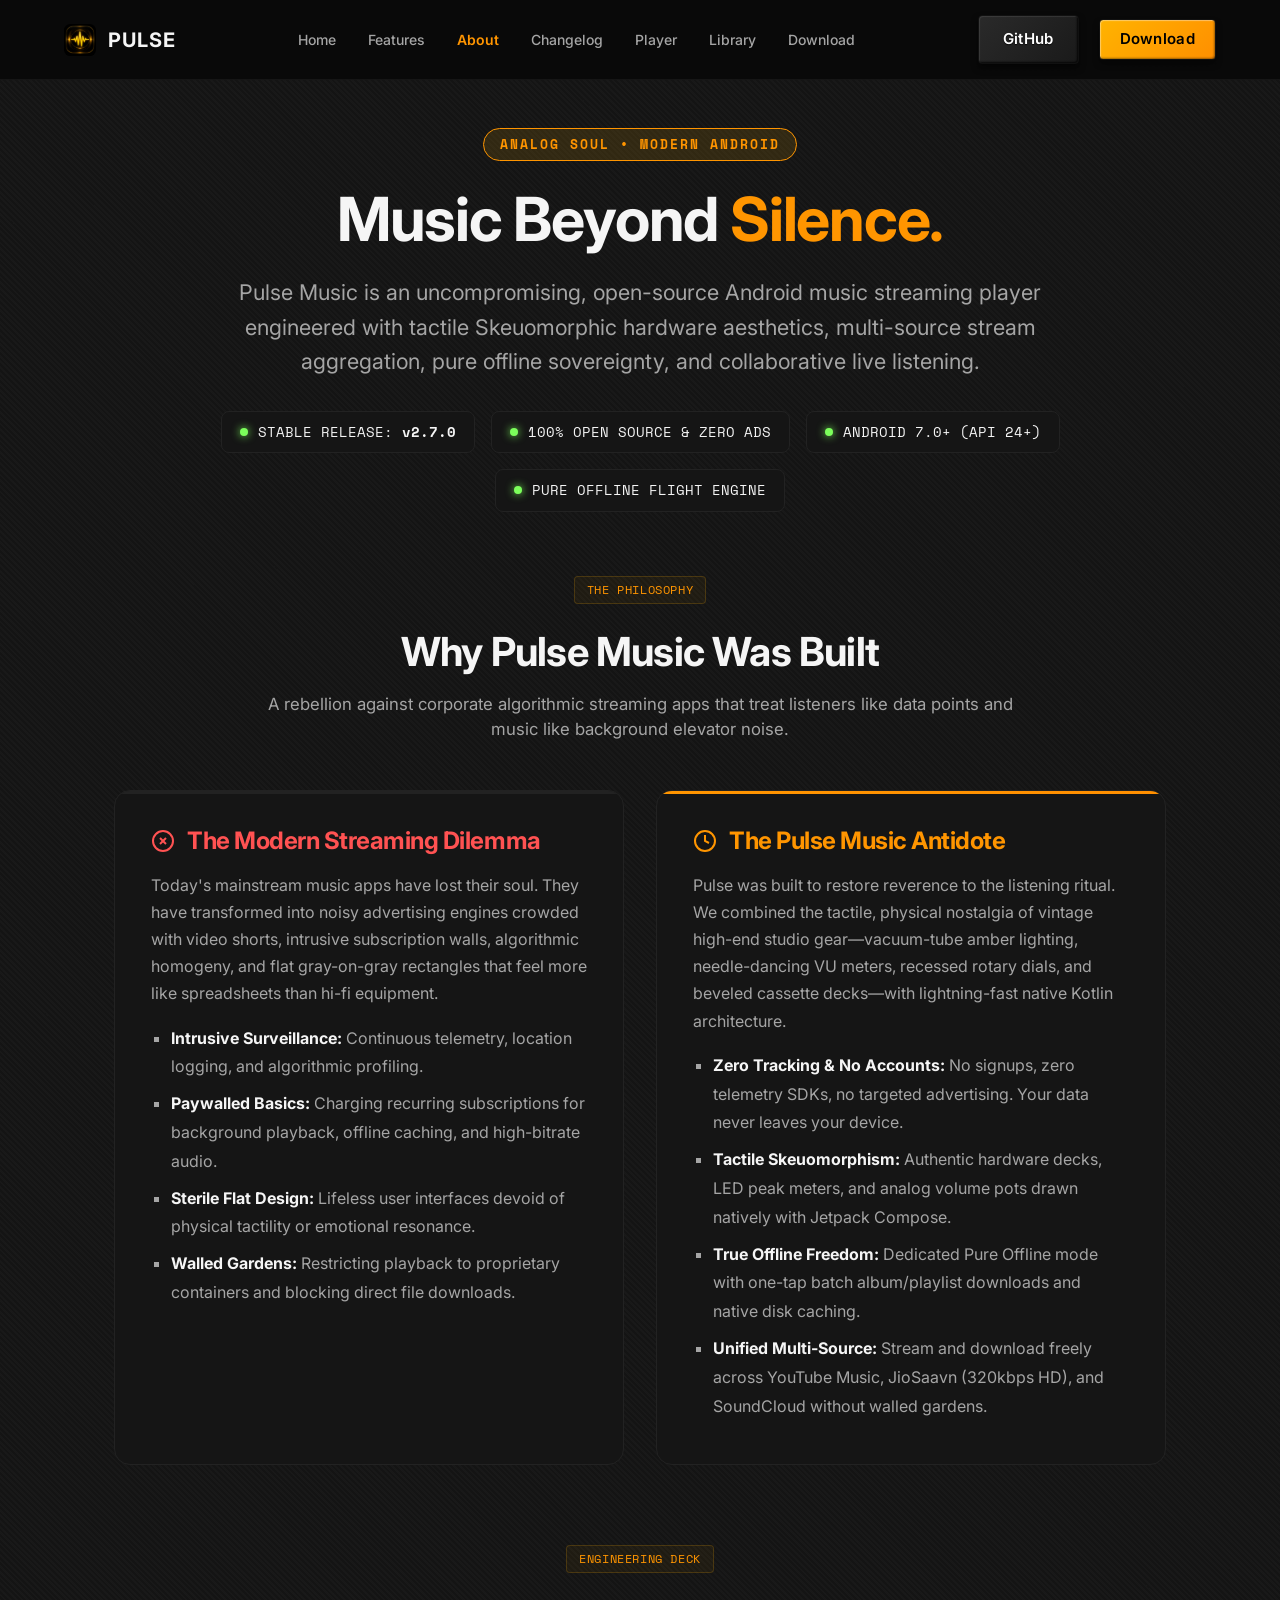
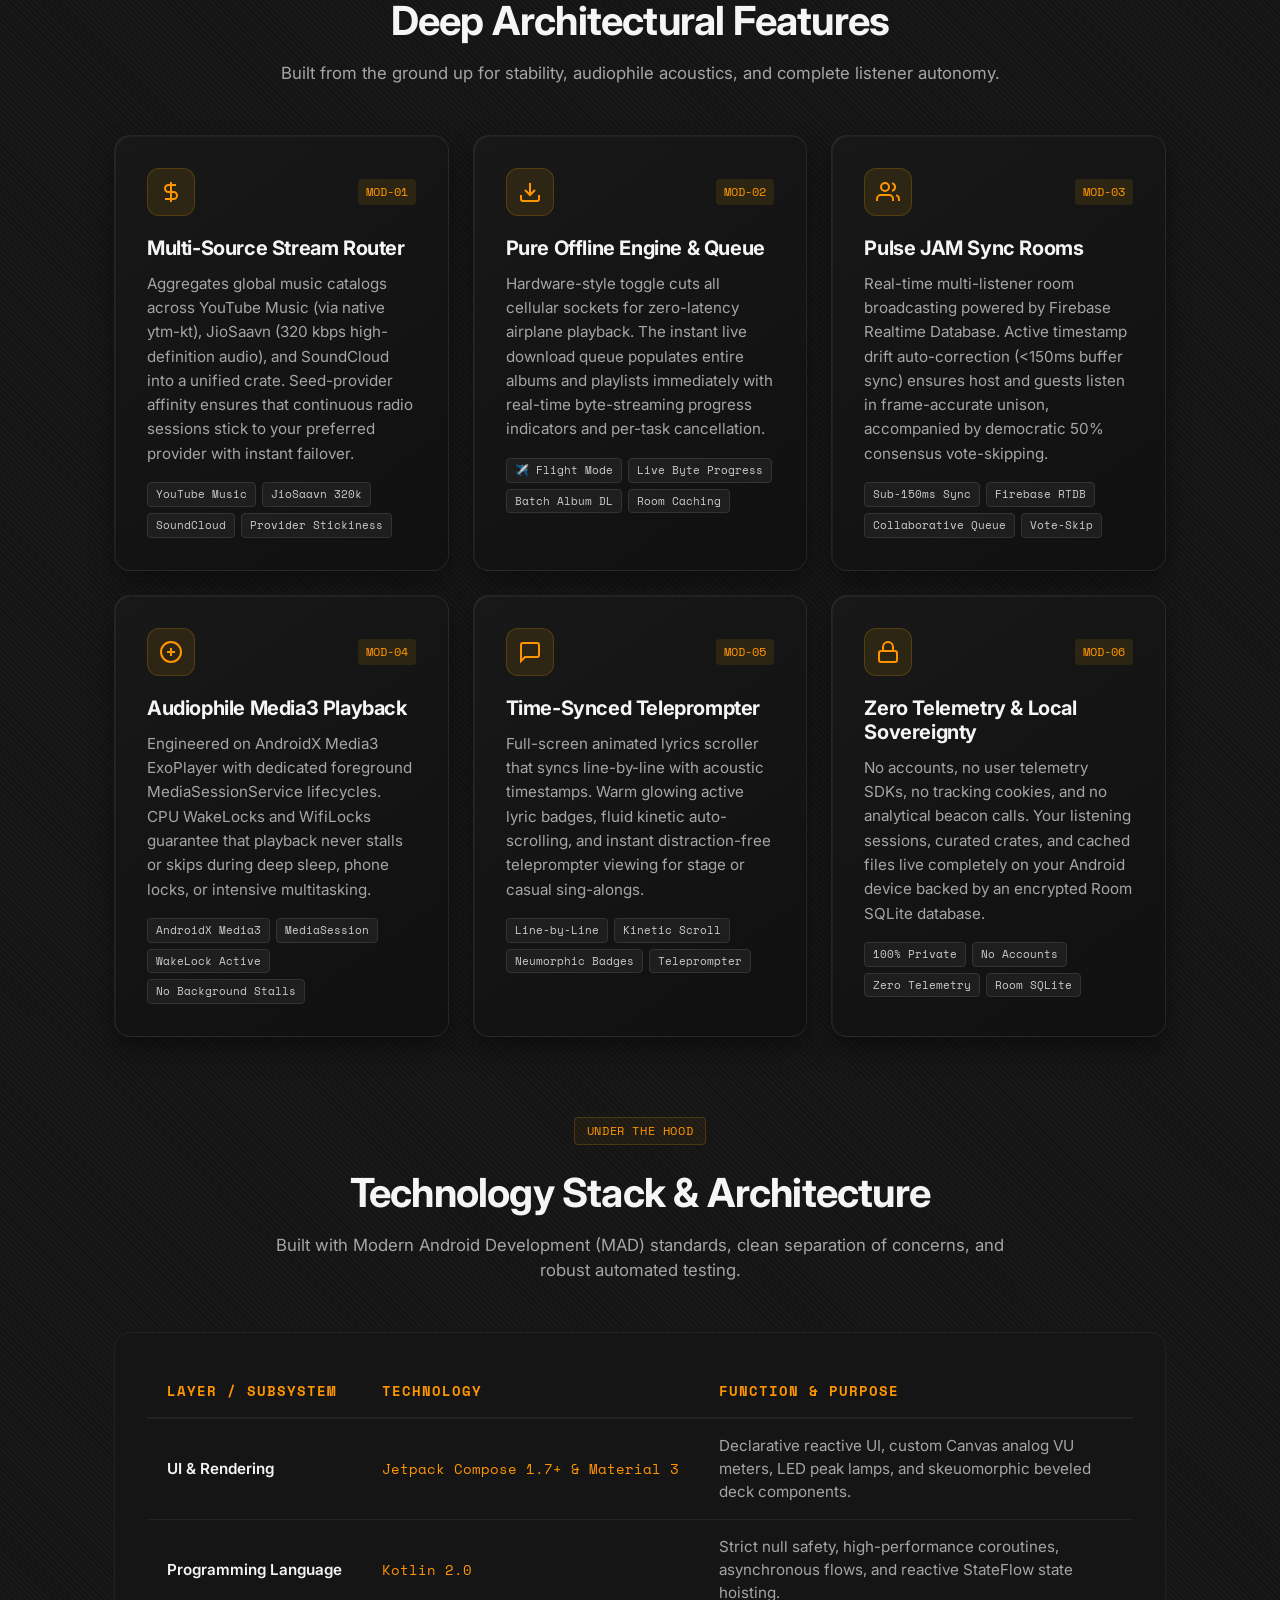
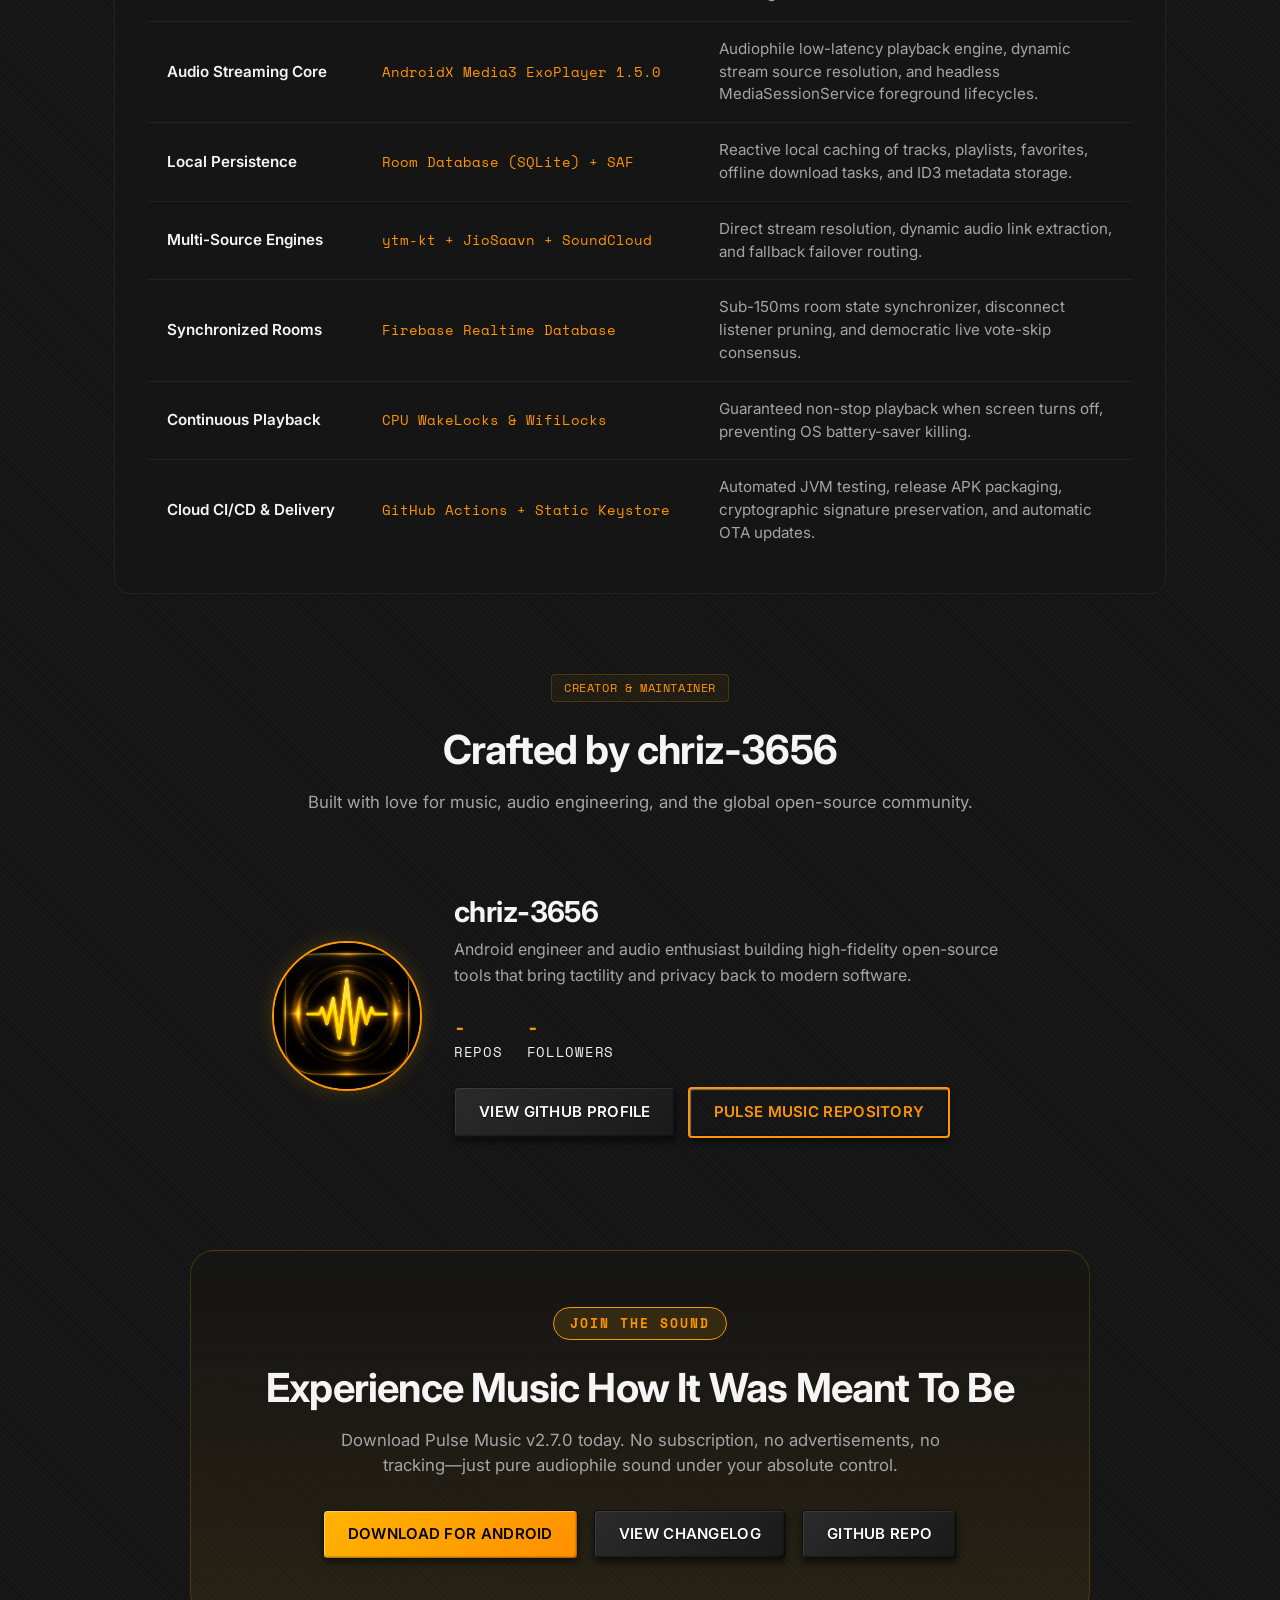
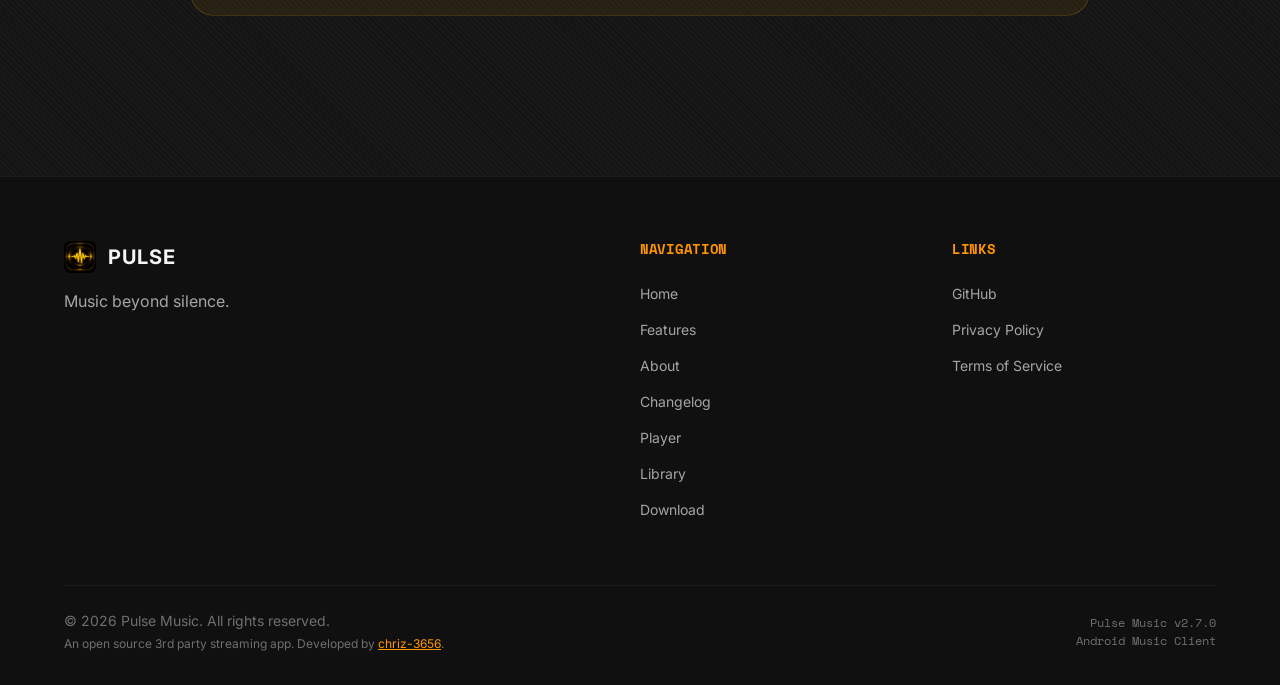
==== about/index.html @ c495355c "feat: add comprehensive about page and clean extensionless URLs" ====
<!DOCTYPE html>
<html lang="en">
<head>
  <meta charset="UTF-8">
  <meta name="viewport" content="width=device-width, initial-scale=1.0, maximum-scale=5.0">
  <title>About Pulse Music — Philosophy, Architecture & Hardware Aesthetic</title>
  <meta name="description" content="Discover Pulse Music: a passionate open-source Android music streaming player featuring analog skeuomorphic UI, multi-source aggregation, pure offline mode, and zero tracking.">
  <meta name="theme-color" content="#080808">
  
  <link rel="preconnect" href="https://fonts.googleapis.com">
  <link rel="preconnect" href="https://fonts.gstatic.com" crossorigin>
  <link href="https://fonts.googleapis.com/css2?family=Inter:wght@400;500;600;700&family=Space+Mono:wght@400;700&display=swap" rel="stylesheet">
  
  <link rel="stylesheet" href="../css/style.css">
  
  <link rel="icon" type="image/svg+xml" href="data:image/svg+xml,<svg xmlns='http://www.w3.org/2000/svg' viewBox='0 0 100 100'><rect width='100' height='100' rx='20' fill='%23FFB300'/><path d='M20 50h15l10-25 15 50 10-25h10' stroke='%23080808' stroke-width='8' fill='none' stroke-linecap='round' stroke-linejoin='round'/></svg>">

  <script>
    (function() {
      try {
        if (window.location.pathname.endsWith('.html')) {
          var clean = window.location.pathname.replace(/\/index\.html$/, '/').replace(/\.html$/, '');
          window.history.replaceState(null, '', clean + window.location.search + window.location.hash);
        }
      } catch(e) {}
    })();
  </script>

  <style>
    .about-page {
      padding-top: calc(var(--nav-height) + 48px);
      padding-bottom: 80px;
    }
    .about-hero {
      text-align: center;
      max-width: 900px;
      margin: 0 auto 64px auto;
      padding: 0 24px;
    }
    .about-badge {
      display: inline-block;
      background: rgba(255, 179, 0, 0.12);
      border: 1px solid var(--amber);
      color: var(--amber);
      padding: 6px 16px;
      border-radius: var(--radius-full);
      font-size: 0.8rem;
      letter-spacing: 2px;
      font-family: var(--font-mono);
      font-weight: 700;
      margin-bottom: 24px;
    }
    .about-title {
      font-size: clamp(2.4rem, 5vw, 3.8rem);
      margin-bottom: 20px;
      line-height: 1.15;
    }
    .about-lead {
      font-size: clamp(1.1rem, 2vw, 1.35rem);
      color: var(--text-secondary);
      line-height: 1.6;
      margin-bottom: 32px;
    }
    
    .specs-ribbon {
      display: flex;
      flex-wrap: wrap;
      justify-content: center;
      gap: 16px;
      margin-top: 32px;
    }
    .spec-pill {
      background: var(--surface);
      border: 1px solid var(--surface-light);
      padding: 10px 18px;
      border-radius: 8px;
      font-family: var(--font-mono);
      font-size: 0.85rem;
      display: flex;
      align-items: center;
      gap: 10px;
    }
    .spec-dot {
      width: 8px;
      height: 8px;
      border-radius: 50%;
      background: var(--vu-green);
      box-shadow: 0 0 8px var(--vu-green);
    }

    .about-section {
      max-width: 1100px;
      margin: 0 auto 80px auto;
      padding: 0 24px;
    }
    .section-intro {
      text-align: center;
      max-width: 750px;
      margin: 0 auto 48px auto;
    }
    .section-intro h2 {
      font-size: clamp(1.8rem, 3.5vw, 2.5rem);
      margin-bottom: 16px;
    }
    .section-intro p {
      color: var(--text-secondary);
      font-size: 1.05rem;
    }

    /* Philosophy Split Grid */
    .philosophy-grid {
      display: grid;
      grid-template-columns: 1fr 1fr;
      gap: 32px;
      align-items: stretch;
    }
    .phil-card {
      background: var(--surface);
      border: 1px solid var(--surface-light);
      border-radius: 16px;
      padding: 36px;
      display: flex;
      flex-direction: column;
      position: relative;
      overflow: hidden;
    }
    .phil-card::before {
      content: '';
      position: absolute;
      top: 0;
      left: 0;
      right: 0;
      height: 3px;
      background: var(--surface-light);
    }
    .phil-card.highlight::before {
      background: linear-gradient(90deg, var(--amber), #FF8F00);
    }
    .phil-card h3 {
      font-size: 1.5rem;
      margin-bottom: 16px;
      display: flex;
      align-items: center;
      gap: 12px;
    }
    .phil-card p {
      color: var(--text-secondary);
      line-height: 1.7;
      margin-bottom: 16px;
      font-size: 1rem;
    }
    .phil-card ul {
      color: var(--text-secondary);
      line-height: 1.8;
      padding-left: 20px;
    }
    .phil-card li {
      margin-bottom: 8px;
      list-style-type: square;
    }
    .phil-card li strong {
      color: var(--text);
    }

    /* Deck Feature Cards */
    .deck-grid {
      display: grid;
      grid-template-columns: repeat(auto-fit, minmax(320px, 1fr));
      gap: 24px;
    }
    .deck-card {
      background: linear-gradient(145deg, #181818 0%, #101010 100%);
      border: 1px solid rgba(255, 255, 255, 0.08);
      border-radius: 16px;
      padding: 32px;
      box-shadow: inset 1px 1px 1px rgba(255, 255, 255, 0.05), 0 12px 24px rgba(0, 0, 0, 0.4);
      transition: transform var(--transition-normal), border-color var(--transition-normal);
    }
    .deck-card:hover {
      transform: translateY(-4px);
      border-color: rgba(255, 179, 0, 0.4);
    }
    .deck-header {
      display: flex;
      align-items: center;
      justify-content: space-between;
      margin-bottom: 20px;
    }
    .deck-icon-wrap {
      width: 48px;
      height: 48px;
      border-radius: 12px;
      background: rgba(255, 179, 0, 0.1);
      border: 1px solid var(--border);
      display: flex;
      align-items: center;
      justify-content: center;
      color: var(--amber);
    }
    .deck-code {
      font-family: var(--font-mono);
      font-size: 0.75rem;
      color: var(--amber);
      background: rgba(255, 179, 0, 0.1);
      padding: 4px 8px;
      border-radius: 4px;
    }
    .deck-card h4 {
      font-size: 1.25rem;
      margin-bottom: 12px;
      color: var(--text);
    }
    .deck-card p {
      color: var(--text-secondary);
      line-height: 1.6;
      font-size: 0.95rem;
      margin-bottom: 16px;
    }
    .deck-tags {
      display: flex;
      flex-wrap: wrap;
      gap: 6px;
    }
    .deck-tag {
      font-family: var(--font-mono);
      font-size: 0.7rem;
      background: #1e1e1e;
      color: #ccc;
      padding: 3px 8px;
      border-radius: 4px;
      border: 1px solid #333;
    }

    /* Architecture Table Card */
    .tech-table-card {
      background: var(--surface);
      border: 1px solid var(--surface-light);
      border-radius: 16px;
      padding: 32px;
      overflow-x: auto;
    }
    .tech-table {
      width: 100%;
      border-collapse: collapse;
      text-align: left;
    }
    .tech-table th {
      font-family: var(--font-mono);
      font-size: 0.85rem;
      color: var(--amber);
      padding: 16px 20px;
      border-bottom: 2px solid var(--surface-light);
      letter-spacing: 1px;
    }
    .tech-table td {
      padding: 16px 20px;
      border-bottom: 1px solid var(--surface-light);
      font-size: 0.95rem;
    }
    .tech-table tr:last-child td {
      border-bottom: none;
    }
    .tech-table td.col-component {
      font-weight: 600;
      color: var(--text);
      white-space: nowrap;
    }
    .tech-table td.col-tech {
      font-family: var(--font-mono);
      color: var(--amber);
      font-size: 0.85rem;
      white-space: nowrap;
    }
    .tech-table td.col-role {
      color: var(--text-secondary);
    }

    /* CTA Section */
    .about-cta {
      background: linear-gradient(180deg, var(--surface) 0%, rgba(255, 179, 0, 0.08) 100%);
      border: 1px solid var(--border);
      border-radius: 24px;
      padding: 56px 32px;
      text-align: center;
      max-width: 900px;
      margin: 0 auto;
    }
    .about-cta h3 {
      font-size: clamp(1.8rem, 3.5vw, 2.5rem);
      margin-bottom: 16px;
    }
    .about-cta p {
      color: var(--text-secondary);
      max-width: 600px;
      margin: 0 auto 32px auto;
      font-size: 1.05rem;
    }
    .about-cta-btns {
      display: flex;
      justify-content: center;
      gap: 16px;
      flex-wrap: wrap;
    }

    @media (max-width: 768px) {
      .philosophy-grid {
        grid-template-columns: 1fr;
      }
      .about-cta-btns {
        flex-direction: column;
      }
      .specs-ribbon {
        flex-direction: column;
        align-items: stretch;
      }
      .spec-pill {
        justify-content: center;
      }
    }
  </style>
</head>
<body>

  <!-- Navigation -->
  <header>
    <div class="container nav-container">
      <a href="../" class="logo-link">
        <img src="../assets/app_icon.png" alt="Pulse Logo" class="logo-icon" style="border-radius: 20%; object-fit: cover;">
        PULSE
      </a>
      
      <nav class="nav-links">
        <a href="../">Home</a>
        <a href="../#features">Features</a>
        <a href="./" style="color: var(--amber); font-weight: 600;">About</a>
        <a href="../changelog/">Changelog</a>
        <a href="../#player">Player</a>
        <a href="../#library">Library</a>
        <a href="../#download">Download</a>
      </nav>
      
      <div class="nav-actions">
        <a href="#" class="btn btn-secondary" id="nav-github-btn">GitHub</a>
        <a href="../#download" class="btn btn-primary btn-download">Download</a>
      </div>
      
      <button class="hamburger" aria-label="Toggle menu" aria-expanded="false">
        <span></span>
        <span></span>
        <span></span>
      </button>
    </div>
  </header>

  <!-- Mobile Nav -->
  <nav class="mobile-nav">
    <a href="../" class="mobile-link">Home</a>
    <a href="../#features" class="mobile-link">Features</a>
    <a href="./" class="mobile-link" style="color: var(--amber); font-weight: 700;">About</a>
    <a href="../changelog/" class="mobile-link">Changelog</a>
    <a href="../#player" class="mobile-link">Player</a>
    <a href="../#library" class="mobile-link">Library</a>
    <a href="#" class="mobile-link btn btn-secondary" id="mobile-github-btn">GitHub</a>
  </nav>

  <main class="about-page">
    
    <!-- Hero Header -->
    <section class="about-hero reveal">
      <span class="about-badge">ANALOG SOUL • MODERN ANDROID</span>
      <h1 class="about-title">Music Beyond <span class="text-amber">Silence.</span></h1>
      <p class="about-lead">
        Pulse Music is an uncompromising, open-source Android music streaming player engineered with tactile Skeuomorphic hardware aesthetics, multi-source stream aggregation, pure offline sovereignty, and collaborative live listening.
      </p>

      <div class="specs-ribbon">
        <div class="spec-pill">
          <span class="spec-dot"></span>
          <span>STABLE RELEASE: <strong>v2.7.0</strong></span>
        </div>
        <div class="spec-pill">
          <span class="spec-dot"></span>
          <span>100% OPEN SOURCE & ZERO ADS</span>
        </div>
        <div class="spec-pill">
          <span class="spec-dot"></span>
          <span>ANDROID 7.0+ (API 24+)</span>
        </div>
        <div class="spec-pill">
          <span class="spec-dot"></span>
          <span>PURE OFFLINE FLIGHT ENGINE</span>
        </div>
      </div>
    </section>

    <!-- The Genesis & Philosophy -->
    <section class="about-section reveal">
      <div class="section-intro">
        <span class="tech-label mono">THE PHILOSOPHY</span>
        <h2>Why Pulse Music Was Built</h2>
        <p>A rebellion against corporate algorithmic streaming apps that treat listeners like data points and music like background elevator noise.</p>
      </div>

      <div class="philosophy-grid">
        <div class="phil-card">
          <h3 style="color: #FF5252;">
            <svg width="24" height="24" viewBox="0 0 24 24" fill="none" stroke="currentColor" stroke-width="2"><circle cx="12" cy="12" r="10"/><line x1="15" y1="9" x2="9" y2="15"/><line x1="9" y1="9" x2="15" y2="15"/></svg>
            The Modern Streaming Dilemma
          </h3>
          <p>
            Today's mainstream music apps have lost their soul. They have transformed into noisy advertising engines crowded with video shorts, intrusive subscription walls, algorithmic homogeny, and flat gray-on-gray rectangles that feel more like spreadsheets than hi-fi equipment.
          </p>
          <ul>
            <li><strong>Intrusive Surveillance:</strong> Continuous telemetry, location logging, and algorithmic profiling.</li>
            <li><strong>Paywalled Basics:</strong> Charging recurring subscriptions for background playback, offline caching, and high-bitrate audio.</li>
            <li><strong>Sterile Flat Design:</strong> Lifeless user interfaces devoid of physical tactility or emotional resonance.</li>
            <li><strong>Walled Gardens:</strong> Restricting playback to proprietary containers and blocking direct file downloads.</li>
          </ul>
        </div>

        <div class="phil-card highlight">
          <h3 class="text-amber">
            <svg width="24" height="24" viewBox="0 0 24 24" fill="none" stroke="currentColor" stroke-width="2"><circle cx="12" cy="12" r="10"/><polyline points="12 6 12 12 16 14"/></svg>
            The Pulse Music Antidote
          </h3>
          <p>
            Pulse was built to restore reverence to the listening ritual. We combined the tactile, physical nostalgia of vintage high-end studio gear—vacuum-tube amber lighting, needle-dancing VU meters, recessed rotary dials, and beveled cassette decks—with lightning-fast native Kotlin architecture.
          </p>
          <ul>
            <li><strong>Zero Tracking & No Accounts:</strong> No signups, zero telemetry SDKs, no targeted advertising. Your data never leaves your device.</li>
            <li><strong>Tactile Skeuomorphism:</strong> Authentic hardware decks, LED peak meters, and analog volume pots drawn natively with Jetpack Compose.</li>
            <li><strong>True Offline Freedom:</strong> Dedicated Pure Offline mode with one-tap batch album/playlist downloads and native disk caching.</li>
            <li><strong>Unified Multi-Source:</strong> Stream and download freely across YouTube Music, JioSaavn (320kbps HD), and SoundCloud without walled gardens.</li>
          </ul>
        </div>
      </div>
    </section>

    <!-- Core Architecture Deck -->
    <section class="about-section reveal">
      <div class="section-intro">
        <span class="tech-label mono">ENGINEERING DECK</span>
        <h2>Deep Architectural Features</h2>
        <p>Built from the ground up for stability, audiophile acoustics, and complete listener autonomy.</p>
      </div>

      <div class="deck-grid">
        <!-- Feature 1 -->
        <div class="deck-card">
          <div class="deck-header">
            <div class="deck-icon-wrap">
              <svg width="24" height="24" viewBox="0 0 24 24" fill="none" stroke="currentColor" stroke-width="2"><path d="M12 2v20M17 5H9.5a3.5 3.5 0 0 0 0 7h5a3.5 3.5 0 0 1 0 7H6"/></svg>
            </div>
            <span class="deck-code">MOD-01</span>
          </div>
          <h4>Multi-Source Stream Router</h4>
          <p>
            Aggregates global music catalogs across YouTube Music (via native ytm-kt), JioSaavn (320 kbps high-definition audio), and SoundCloud into a unified crate. Seed-provider affinity ensures that continuous radio sessions stick to your preferred provider with instant failover.
          </p>
          <div class="deck-tags">
            <span class="deck-tag">YouTube Music</span>
            <span class="deck-tag">JioSaavn 320k</span>
            <span class="deck-tag">SoundCloud</span>
            <span class="deck-tag">Provider Stickiness</span>
          </div>
        </div>

        <!-- Feature 2 -->
        <div class="deck-card">
          <div class="deck-header">
            <div class="deck-icon-wrap">
              <svg width="24" height="24" viewBox="0 0 24 24" fill="none" stroke="currentColor" stroke-width="2"><path d="M21 15v4a2 2 0 0 1-2 2H5a2 2 0 0 1-2-2v-4M7 10l5 5 5-5M12 15V3"/></svg>
            </div>
            <span class="deck-code">MOD-02</span>
          </div>
          <h4>Pure Offline Engine & Queue</h4>
          <p>
            Hardware-style toggle cuts all cellular sockets for zero-latency airplane playback. The instant live download queue populates entire albums and playlists immediately with real-time byte-streaming progress indicators and per-task cancellation.
          </p>
          <div class="deck-tags">
            <span class="deck-tag">✈️ Flight Mode</span>
            <span class="deck-tag">Live Byte Progress</span>
            <span class="deck-tag">Batch Album DL</span>
            <span class="deck-tag">Room Caching</span>
          </div>
        </div>

        <!-- Feature 3 -->
        <div class="deck-card">
          <div class="deck-header">
            <div class="deck-icon-wrap">
              <svg width="24" height="24" viewBox="0 0 24 24" fill="none" stroke="currentColor" stroke-width="2"><path d="M17 21v-2a4 4 0 0 0-4-4H5a4 4 0 0 0-4 4v2"/><circle cx="9" cy="7" r="4"/><path d="M23 21v-2a4 4 0 0 0-3-3.87"/><path d="M16 3.13a4 4 0 0 1 0 7.75"/></svg>
            </div>
            <span class="deck-code">MOD-03</span>
          </div>
          <h4>Pulse JAM Sync Rooms</h4>
          <p>
            Real-time multi-listener room broadcasting powered by Firebase Realtime Database. Active timestamp drift auto-correction (&lt;150ms buffer sync) ensures host and guests listen in frame-accurate unison, accompanied by democratic 50% consensus vote-skipping.
          </p>
          <div class="deck-tags">
            <span class="deck-tag">Sub-150ms Sync</span>
            <span class="deck-tag">Firebase RTDB</span>
            <span class="deck-tag">Collaborative Queue</span>
            <span class="deck-tag">Vote-Skip</span>
          </div>
        </div>

        <!-- Feature 4 -->
        <div class="deck-card">
          <div class="deck-header">
            <div class="deck-icon-wrap">
              <svg width="24" height="24" viewBox="0 0 24 24" fill="none" stroke="currentColor" stroke-width="2"><circle cx="12" cy="12" r="10"/><path d="M8 12h8"/><path d="M12 8v8"/></svg>
            </div>
            <span class="deck-code">MOD-04</span>
          </div>
          <h4>Audiophile Media3 Playback</h4>
          <p>
            Engineered on AndroidX Media3 ExoPlayer with dedicated foreground MediaSessionService lifecycles. CPU WakeLocks and WifiLocks guarantee that playback never stalls or skips during deep sleep, phone locks, or intensive multitasking.
          </p>
          <div class="deck-tags">
            <span class="deck-tag">AndroidX Media3</span>
            <span class="deck-tag">MediaSession</span>
            <span class="deck-tag">WakeLock Active</span>
            <span class="deck-tag">No Background Stalls</span>
          </div>
        </div>

        <!-- Feature 5 -->
        <div class="deck-card">
          <div class="deck-header">
            <div class="deck-icon-wrap">
              <svg width="24" height="24" viewBox="0 0 24 24" fill="none" stroke="currentColor" stroke-width="2"><path d="M21 15a2 2 0 0 1-2 2H7l-4 4V5a2 2 0 0 1 2-2h14a2 2 0 0 1 2 2z"/></svg>
            </div>
            <span class="deck-code">MOD-05</span>
          </div>
          <h4>Time-Synced Teleprompter</h4>
          <p>
            Full-screen animated lyrics scroller that syncs line-by-line with acoustic timestamps. Warm glowing active lyric badges, fluid kinetic auto-scrolling, and instant distraction-free teleprompter viewing for stage or casual sing-alongs.
          </p>
          <div class="deck-tags">
            <span class="deck-tag">Line-by-Line</span>
            <span class="deck-tag">Kinetic Scroll</span>
            <span class="deck-tag">Neumorphic Badges</span>
            <span class="deck-tag">Teleprompter</span>
          </div>
        </div>

        <!-- Feature 6 -->
        <div class="deck-card">
          <div class="deck-header">
            <div class="deck-icon-wrap">
              <svg width="24" height="24" viewBox="0 0 24 24" fill="none" stroke="currentColor" stroke-width="2"><rect x="3" y="11" width="18" height="11" rx="2" ry="2"/><path d="M7 11V7a5 5 0 0 1 10 0v4"/></svg>
            </div>
            <span class="deck-code">MOD-06</span>
          </div>
          <h4>Zero Telemetry & Local Sovereignty</h4>
          <p>
            No accounts, no user telemetry SDKs, no tracking cookies, and no analytical beacon calls. Your listening sessions, curated crates, and cached files live completely on your Android device backed by an encrypted Room SQLite database.
          </p>
          <div class="deck-tags">
            <span class="deck-tag">100% Private</span>
            <span class="deck-tag">No Accounts</span>
            <span class="deck-tag">Zero Telemetry</span>
            <span class="deck-tag">Room SQLite</span>
          </div>
        </div>
      </div>
    </section>

    <!-- Technical Specifications -->
    <section class="about-section reveal">
      <div class="section-intro">
        <span class="tech-label mono">UNDER THE HOOD</span>
        <h2>Technology Stack & Architecture</h2>
        <p>Built with Modern Android Development (MAD) standards, clean separation of concerns, and robust automated testing.</p>
      </div>

      <div class="tech-table-card">
        <table class="tech-table">
          <thead>
            <tr>
              <th>LAYER / SUBSYSTEM</th>
              <th>TECHNOLOGY</th>
              <th>FUNCTION & PURPOSE</th>
            </tr>
          </thead>
          <tbody>
            <tr>
              <td class="col-component">UI & Rendering</td>
              <td class="col-tech">Jetpack Compose 1.7+ & Material 3</td>
              <td class="col-role">Declarative reactive UI, custom Canvas analog VU meters, LED peak lamps, and skeuomorphic beveled deck components.</td>
            </tr>
            <tr>
              <td class="col-component">Programming Language</td>
              <td class="col-tech">Kotlin 2.0</td>
              <td class="col-role">Strict null safety, high-performance coroutines, asynchronous flows, and reactive StateFlow state hoisting.</td>
            </tr>
            <tr>
              <td class="col-component">Audio Streaming Core</td>
              <td class="col-tech">AndroidX Media3 ExoPlayer 1.5.0</td>
              <td class="col-role">Audiophile low-latency playback engine, dynamic stream source resolution, and headless MediaSessionService foreground lifecycles.</td>
            </tr>
            <tr>
              <td class="col-component">Local Persistence</td>
              <td class="col-tech">Room Database (SQLite) + SAF</td>
              <td class="col-role">Reactive local caching of tracks, playlists, favorites, offline download tasks, and ID3 metadata storage.</td>
            </tr>
            <tr>
              <td class="col-component">Multi-Source Engines</td>
              <td class="col-tech">ytm-kt + JioSaavn + SoundCloud</td>
              <td class="col-role">Direct stream resolution, dynamic audio link extraction, and fallback failover routing.</td>
            </tr>
            <tr>
              <td class="col-component">Synchronized Rooms</td>
              <td class="col-tech">Firebase Realtime Database</td>
              <td class="col-role">Sub-150ms room state synchronizer, disconnect listener pruning, and democratic live vote-skip consensus.</td>
            </tr>
            <tr>
              <td class="col-component">Continuous Playback</td>
              <td class="col-tech">CPU WakeLocks & WifiLocks</td>
              <td class="col-role">Guaranteed non-stop playback when screen turns off, preventing OS battery-saver killing.</td>
            </tr>
            <tr>
              <td class="col-component">Cloud CI/CD & Delivery</td>
              <td class="col-tech">GitHub Actions + Static Keystore</td>
              <td class="col-role">Automated JVM testing, release APK packaging, cryptographic signature preservation, and automatic OTA updates.</td>
            </tr>
          </tbody>
        </table>
      </div>
    </section>

    <!-- Developer & Community Section -->
    <section class="about-section reveal">
      <div class="section-intro">
        <span class="tech-label mono">CREATOR & MAINTAINER</span>
        <h2>Crafted by chriz-3656</h2>
        <p>Built with love for music, audio engineering, and the global open-source community.</p>
      </div>

      <div class="developer-card">
        <div class="dev-avatar-wrapper">
          <img id="dev-avatar" class="dev-avatar" src="../assets/app_icon.png" alt="Developer Avatar">
        </div>
        <div class="dev-info">
          <h3 id="dev-name">chriz-3656</h3>
          <p id="dev-bio" class="dev-bio">Android engineer and audio enthusiast building high-fidelity open-source tools that bring tactility and privacy back to modern software.</p>
          <div class="dev-stats mono">
            <div class="dev-stat"><span id="dev-repos">-</span> Repos</div>
            <div class="dev-stat"><span id="dev-followers">-</span> Followers</div>
          </div>
          <div style="display: flex; gap: 12px; flex-wrap: wrap;">
            <a href="https://github.com/chriz-3656" target="_blank" rel="noopener noreferrer" class="btn btn-secondary">VIEW GITHUB PROFILE</a>
            <a href="https://github.com/chriz-3656/Pulse-Music" target="_blank" rel="noopener noreferrer" class="btn btn-primary" style="background: transparent !important; color: var(--amber) !important; border: 2px solid var(--amber) !important;">PULSE MUSIC REPOSITORY</a>
          </div>
        </div>
      </div>
    </section>

    <!-- Call to Action -->
    <section class="about-section reveal">
      <div class="about-cta">
        <span class="about-badge">JOIN THE SOUND</span>
        <h3>Experience Music How It Was Meant To Be</h3>
        <p>Download Pulse Music v2.7.0 today. No subscription, no advertisements, no tracking—just pure audiophile sound under your absolute control.</p>
        <div class="about-cta-btns">
          <a href="../#download" class="btn btn-primary btn-download">DOWNLOAD FOR ANDROID</a>
          <a href="../changelog/" class="btn btn-secondary">VIEW CHANGELOG</a>
          <a href="https://github.com/chriz-3656/Pulse-Music" target="_blank" rel="noopener noreferrer" class="btn btn-secondary" id="bottom-github-btn">GITHUB REPO</a>
        </div>
      </div>
    </section>

  </main>

  <!-- Footer -->
  <footer>
    <div class="container">
      <div class="footer-grid">
        <div class="footer-brand">
          <a href="../" class="logo-link">
            <img src="../assets/app_icon.png" alt="Pulse Logo" class="logo-icon" style="border-radius: 20%; object-fit: cover;">
            PULSE
          </a>
          <p>Music beyond silence.</p>
        </div>
        <div class="footer-links">
          <h5>NAVIGATION</h5>
          <ul>
            <li><a href="../">Home</a></li>
            <li><a href="../#features">Features</a></li>
            <li><a href="./">About</a></li>
            <li><a href="../changelog/">Changelog</a></li>
            <li><a href="../#player">Player</a></li>
            <li><a href="../#library">Library</a></li>
            <li><a href="../#download">Download</a></li>
          </ul>
        </div>
        <div class="footer-links">
          <h5>LINKS</h5>
          <ul>
            <li><a href="#" id="footer-github-link">GitHub</a></li>
            <li><a href="../privacy/">Privacy Policy</a></li>
            <li><a href="../terms/">Terms of Service</a></li>
          </ul>
        </div>
      </div>
      
      <div class="footer-bottom">
        <div>
          &copy; <span id="current-year"></span> Pulse Music. All rights reserved.<br>
          <span style="color:var(--text-muted); font-size: 0.75rem; margin-top: 4px; display: inline-block;">
            An open source 3rd party streaming app. Developed by <a href="https://github.com/chriz-3656" target="_blank" rel="noopener noreferrer" style="color:var(--amber); text-decoration:underline;">chriz-3656</a>.
          </span>
        </div>
        <div class="footer-tech">
          Pulse Music <span class="app-version">v2.7.0</span><br>
          Android Music Client
        </div>
      </div>
    </div>
  </footer>

  <script src="../js/main.js"></script>
</body>
</html>
---- css/style.css ----
:root {
  /* Colors */
  --bg: #080808;
  --bg-secondary: #101010;
  --surface: #151515;
  --surface-2: #1b1b1b;
  --surface-light: #222222;

  --amber: #FFB300;
  --amber-bright: #FFC107;
  --amber-dark: #B87900;

  --text: #F5F5F5;
  --text-secondary: #A5A5A5;
  --text-muted: #6F6F6F;

  --border: rgba(255, 179, 0, 0.18);
  --border-subtle: rgba(255, 255, 255, 0.05);

  --lcd-cyan: #00D9FF;
  --vu-green: #7CFF5B;
  --vu-red: #FF4D4D;

  /* Typography */
  --font-sans: 'Inter', -apple-system, BlinkMacSystemFont, 'Segoe UI', Roboto, Helvetica, Arial, sans-serif;
  --font-mono: 'Space Mono', 'Courier New', Courier, monospace;

  /* Sizing & Spacing */
  --container-width: 1200px;
  --nav-height: 80px;
  --radius-sm: 8px;
  --radius-md: 16px;
  --radius-lg: 24px;
  --radius-full: 9999px;

  /* Transitions */
  --transition-fast: 150ms ease;
  --transition-normal: 300ms ease;
  --transition-slow: 500ms cubic-bezier(0.4, 0, 0.2, 1);
}

/* Reset */
*, *::before, *::after {
  box-sizing: border-box;
  margin: 0;
  padding: 0;
}

html {
  scroll-behavior: smooth;
  font-size: 16px;
}

body {
  font-family: var(--font-sans);
  background-color: var(--bg);
  color: var(--text);
  line-height: 1.5;
  overflow-x: hidden;
  -webkit-font-smoothing: antialiased;
  -moz-osx-font-smoothing: grayscale;
}

a {
  text-decoration: none;
  color: inherit;
  transition: color var(--transition-fast);
}

a:focus-visible, button:focus-visible {
  outline: 2px solid var(--amber);
  outline-offset: 2px;
}

ul {
  list-style: none;
}

button {
  background: none;
  border: none;
  cursor: pointer;
  font-family: inherit;
  color: inherit;
}

img, svg {
  display: block;
  max-width: 100%;
}

/* Typography Utilities */
h1, h2, h3, h4, h5, h6 {
  font-weight: 700;
  line-height: 1.2;
  letter-spacing: -0.02em;
}

.mono {
  font-family: var(--font-mono);
  text-transform: uppercase;
  letter-spacing: 0.05em;
}

.text-amber {
  color: var(--amber);
}

.text-secondary {
  color: var(--text-secondary);
}

.text-muted {
  color: var(--text-muted);
}

/* Layout */
.container {
  max-width: var(--container-width);
  margin: 0 auto;
  padding: 0 24px;
}

section {
  padding: 120px 0;
  position: relative;
}

/* Buttons */
.btn {
  display: inline-flex;
  align-items: center;
  justify-content: center;
  padding: 12px 24px;
  font-weight: 600;
  border-radius: var(--radius-full);
  transition: all var(--transition-fast);
  font-size: 0.9375rem;
  letter-spacing: 0.02em;
}

.btn-primary {
  background-color: var(--amber);
  color: var(--bg);
  border: 1px solid var(--amber-bright);
}

.btn-primary:hover {
  background-color: var(--amber-bright);
  transform: translateY(-2px);
  box-shadow: 0 4px 12px rgba(255, 179, 0, 0.2);
}

.btn-secondary {
  background-color: transparent;
  color: var(--text);
  border: 1px solid var(--border);
}

.btn-secondary:hover {
  border-color: var(--amber);
  color: var(--amber);
  background-color: rgba(255, 179, 0, 0.05);
}

/* Header & Nav */
header {
  position: fixed;
  top: 0;
  left: 0;
  width: 100%;
  height: var(--nav-height);
  background-color: rgba(8, 8, 8, 0.85);
  backdrop-filter: blur(12px);
  -webkit-backdrop-filter: blur(12px);
  border-bottom: 1px solid var(--border-subtle);
  z-index: 100;
  display: flex;
  align-items: center;
}

.nav-container {
  display: flex;
  justify-content: space-between;
  align-items: center;
  width: 100%;
}

.logo-link {
  display: flex;
  align-items: center;
  gap: 12px;
  font-weight: 700;
  font-size: 1.25rem;
  letter-spacing: 0.05em;
}

.logo-icon {
  width: 32px;
  height: 32px;
  color: var(--amber);
}

.nav-links {
  display: flex;
  gap: 32px;
}

.nav-links a {
  font-size: 0.875rem;
  font-weight: 500;
  color: var(--text-secondary);
}

.nav-links a:hover, .nav-links a.active {
  color: var(--amber);
}

.nav-actions {
  display: flex;
  align-items: center;
  gap: 20px;
}

.nav-actions .btn-download {
  padding: 8px 20px;
}

.hamburger {
  display: none;
  flex-direction: column;
  gap: 6px;
  width: 30px;
  z-index: 101;
}

.hamburger span {
  display: block;
  width: 100%;
  height: 2px;
  background-color: var(--text);
  transition: var(--transition-fast);
}

/* Mobile Nav */
.mobile-nav {
  position: fixed;
  top: 0;
  left: 0;
  width: 100%;
  height: 100vh;
  background-color: var(--bg);
  z-index: 99;
  display: flex;
  flex-direction: column;
  justify-content: center;
  align-items: center;
  gap: 32px;
  transform: translateY(-100%);
  transition: transform var(--transition-normal);
  padding: 24px;
}

.mobile-nav.is-open {
  transform: translateY(0);
}

.mobile-nav a {
  font-size: 1.5rem;
  font-weight: 600;
}

/* Hero Section */
.hero {
  min-height: 100vh;
  display: flex;
  align-items: center;
  padding-top: var(--nav-height);
  position: relative;
  overflow: hidden;
}

.hero-bg {
  position: absolute;
  top: 0;
  left: 0;
  width: 100%;
  height: 100%;
  opacity: 0.03;
  background-image: 
    linear-gradient(var(--border) 1px, transparent 1px),
    linear-gradient(90deg, var(--border) 1px, transparent 1px);
  background-size: 40px 40px;
  z-index: -1;
}

.hero-content {
  display: grid;
  grid-template-columns: 1fr 1fr;
  gap: 64px;
  align-items: center;
}

.tech-label {
  display: inline-block;
  font-size: 0.75rem;
  color: var(--amber);
  border: 1px solid var(--border);
  padding: 4px 12px;
  border-radius: 4px;
  margin-bottom: 24px;
  background: rgba(255, 179, 0, 0.05);
}

.hero-title {
  font-size: clamp(3rem, 5vw, 4.5rem);
  margin-bottom: 24px;
}

.hero-subtitle {
  font-size: 1.125rem;
  color: var(--text-secondary);
  margin-bottom: 40px;
  max-width: 480px;
}

.hero-actions {
  display: flex;
  gap: 16px;
  margin-bottom: 48px;
}

.hero-metadata {
  display: flex;
  gap: 24px;
  font-size: 0.75rem;
  color: var(--text-muted);
}

.metadata-item {
  display: flex;
  align-items: center;
  gap: 8px;
}
.metadata-item::before {
  content: '';
  display: block;
  width: 4px;
  height: 4px;
  background-color: var(--amber);
  border-radius: 50%;
}

/* Phone Mockup (CSS) */
.phone-mockup-wrapper {
  position: relative;
  perspective: 1000px;
  display: flex;
  justify-content: center;
}

.phone-glow {
  position: absolute;
  top: 50%;
  left: 50%;
  transform: translate(-50%, -50%);
  width: 300px;
  height: 600px;
  background: var(--amber);
  filter: blur(120px);
  opacity: 0.15;
  z-index: 0;
}

.phone-mockup {
  width: 320px;
  height: 650px;
  background-color: var(--bg-secondary);
  border: 8px solid var(--surface-light);
  border-radius: 40px;
  position: relative;
  z-index: 1;
  box-shadow: 
    0 24px 48px rgba(0,0,0,0.5),
    inset 0 0 0 2px rgba(255,255,255,0.05);
  overflow: hidden;
  display: flex;
  flex-direction: column;
}

/* Pulse App UI inside Mockup */
.mockup-ui {
  flex: 1;
  background: var(--bg);
  display: flex;
  flex-direction: column;
  padding: 24px 20px;
}

.mockup-header {
  display: flex;
  justify-content: space-between;
  margin-bottom: 24px;
}
.mockup-icon { width: 24px; height: 24px; color: var(--text-secondary); }

.mockup-art {
  width: 100%;
  aspect-ratio: 1;
  background: linear-gradient(135deg, var(--surface-2), var(--surface-light));
  border-radius: var(--radius-md);
  margin-bottom: 32px;
  box-shadow: 0 12px 24px rgba(0,0,0,0.4);
  position: relative;
  overflow: hidden;
}
.mockup-art::after {
  content: '';
  position: absolute;
  top: 0; left: 0; right: 0; bottom: 0;
  box-shadow: inset 0 0 0 1px rgba(255,255,255,0.05);
  border-radius: var(--radius-md);
}

.mockup-info { text-align: center; margin-bottom: 24px; }
.mockup-title { font-size: 1.25rem; font-weight: 700; margin-bottom: 4px; }
.mockup-artist { font-size: 0.875rem; color: var(--amber); }

.mockup-progress { margin-bottom: 32px; }
.progress-bar {
  height: 4px;
  background: var(--surface-2);
  border-radius: 2px;
  position: relative;
  margin-bottom: 8px;
}
.progress-fill {
  position: absolute;
  top: 0; left: 0; height: 100%;
  background: var(--amber);
  width: 45%;
  border-radius: 2px;
  box-shadow: 0 0 8px rgba(255, 179, 0, 0.4);
}
.progress-fill::after {
  content: '';
  position: absolute;
  right: -4px; top: -4px;
  width: 12px; height: 12px;
  background: var(--text);
  border-radius: 50%;
}
.progress-times {
  display: flex;
  justify-content: space-between;
  font-size: 0.625rem;
  color: var(--text-muted);
  font-family: var(--font-mono);
}

.mockup-controls {
  display: flex;
  justify-content: center;
  align-items: center;
  gap: 24px;
}
.control-btn { color: var(--text); }
.control-btn.play {
  width: 56px; height: 56px;
  background: var(--amber);
  color: var(--bg);
  border-radius: 50%;
  display: flex; align-items: center; justify-content: center;
}

/* Sections Global */
.section-header {
  text-align: center;
  margin-bottom: 64px;
}
.section-subtitle {
  font-family: var(--font-mono);
  color: var(--amber);
  font-size: 0.875rem;
  margin-bottom: 16px;
  display: block;
}
.section-title {
  font-size: clamp(2rem, 3vw, 2.5rem);
  text-transform: uppercase;
  letter-spacing: 0.05em;
  margin-bottom: 24px;
}
.section-desc {
  color: var(--text-secondary);
  max-width: 600px;
  margin: 0 auto;
}

/* Showcase Section */
.showcase-grid {
  display: grid;
  grid-template-columns: repeat(4, 1fr);
  gap: 24px;
}
.showcase-card {
  background: var(--surface);
  border: 1px solid var(--surface-light);
  border-radius: var(--radius-md);
  padding: 16px;
  aspect-ratio: 9/16;
  position: relative;
  overflow: hidden;
  transition: transform var(--transition-normal);
}
.showcase-card:hover {
  transform: translateY(-8px);
  border-color: var(--border);
}
.showcase-card.image-card {
  padding: 0;
}
.showcase-label {
  position: absolute;
  bottom: 16px; left: 16px;
  background: rgba(0,0,0,0.8);
  padding: 4px 12px;
  border-radius: 4px;
  font-family: var(--font-mono);
  font-size: 0.75rem;
  border: 1px solid var(--border-subtle);
}

/* Providers */
.provider-grid {
  display: grid;
  grid-template-columns: repeat(2, 1fr);
  gap: 24px;
}
.provider-card {
  background: var(--surface);
  border: 1px solid var(--surface-light);
  border-radius: var(--radius-sm);
  padding: 24px;
  display: flex;
  justify-content: space-between;
  align-items: center;
  position: relative;
}
.provider-card::before {
  content: '';
  position: absolute;
  left: 0; top: 0; bottom: 0;
  width: 2px;
  background: var(--amber);
  opacity: 0;
  transition: var(--transition-fast);
}
.provider-card:hover::before { opacity: 1; }
.provider-info h3 { font-size: 1.25rem; margin-bottom: 4px; }
.provider-info p { color: var(--text-muted); font-size: 0.875rem; }
.provider-status {
  display: flex;
  align-items: center;
  gap: 8px;
  font-family: var(--font-mono);
  font-size: 0.75rem;
  color: var(--vu-green);
}
.provider-status::before {
  content: ''; width: 8px; height: 8px;
  background: var(--vu-green);
  border-radius: 50%;
  box-shadow: 0 0 8px var(--vu-green);
}

/* Player Section */
.player-section {
  display: grid;
  grid-template-columns: 1fr 1fr;
  gap: 64px;
  align-items: center;
}
.player-features {
  display: flex;
  flex-direction: column;
  gap: 24px;
}
.player-feature-item {
  display: flex;
  gap: 16px;
}
.pfi-icon {
  color: var(--amber);
  flex-shrink: 0;
}
.pfi-content h4 { margin-bottom: 4px; }
.pfi-content p { color: var(--text-secondary); font-size: 0.875rem; }

/* Library Section */
.library-grid {
  display: grid;
  grid-template-columns: repeat(3, 1fr);
  gap: 24px;
}
.library-card {
  background: var(--surface);
  border: 1px solid var(--border-subtle);
  border-radius: var(--radius-sm);
  padding: 32px 24px;
  text-align: center;
}
.library-card-icon {
  margin: 0 auto 24px;
  width: 48px; height: 48px;
  color: var(--amber);
}
.library-card h3 { margin-bottom: 8px; font-size: 1.125rem; }
.library-card p { color: var(--text-secondary); font-size: 0.875rem; margin-bottom: 24px; }
.lib-status {
  display: inline-block;
  background: var(--bg-secondary);
  padding: 4px 12px;
  border-radius: 4px;
  font-family: var(--font-mono);
  font-size: 0.75rem;
  border: 1px solid var(--surface-light);
  color: var(--text-muted);
}

/* Feature Grid */
.features-grid {
  display: grid;
  grid-template-columns: repeat(auto-fit, minmax(250px, 1fr));
  gap: 32px;
}
.feature-item {
  padding: 24px;
  background: linear-gradient(180deg, var(--surface) 0%, transparent 100%);
  border-top: 1px solid var(--surface-light);
}
.feature-icon {
  width: 32px; height: 32px;
  color: var(--amber);
  margin-bottom: 20px;
}
.feature-item h4 { margin-bottom: 8px; font-size: 1.125rem; }
.feature-item p { color: var(--text-secondary); font-size: 0.9375rem; }

/* Hi-Fi Analog Section */
.hifi-panel {
  background: #111;
  border: 2px solid #333;
  border-radius: 8px;
  padding: 40px;
  box-shadow: 
    inset 0 4px 0 rgba(255,255,255,0.1),
    inset 0 -4px 0 rgba(0,0,0,0.5),
    0 24px 48px rgba(0,0,0,0.8);
  position: relative;
}
.hifi-panel::before, .hifi-panel::after {
  content: '';
  position: absolute;
  width: 12px; height: 12px;
  background: #000;
  border-radius: 50%;
  top: 16px;
  box-shadow: inset 0 -1px 0 rgba(255,255,255,0.2);
}
.hifi-panel::before { left: 16px; }
.hifi-panel::after { right: 16px; }

.hifi-grid {
  display: grid;
  grid-template-columns: 2fr 1fr;
  gap: 48px;
}
.hifi-controls {
  display: flex;
  flex-direction: column;
  gap: 24px;
}
.hifi-slider-group {
  display: flex;
  align-items: center;
  gap: 16px;
}
.hifi-label {
  font-family: var(--font-mono);
  font-size: 0.75rem;
  width: 80px;
  color: var(--text-muted);
}
.hifi-slider {
  flex: 1;
  height: 4px;
  background: #222;
  position: relative;
}
.hifi-slider-fill {
  position: absolute;
  left: 0; top: 0; height: 100%;
  background: var(--amber);
}
.hifi-slider-knob {
  position: absolute;
  top: 50%; transform: translate(-50%, -50%);
  width: 16px; height: 32px;
  background: linear-gradient(90deg, #444, #222);
  border: 1px solid #111;
  border-radius: 2px;
}
.hifi-display {
  background: #050505;
  border: 4px solid #222;
  border-radius: 4px;
  padding: 16px;
  box-shadow: inset 0 0 20px rgba(0,0,0,1);
}
.vu-meter-container {
  display: flex;
  flex-direction: column;
  gap: 12px;
}
.vu-meter {
  display: flex;
  gap: 4px;
  align-items: flex-end;
  height: 40px;
}
.vu-bar {
  flex: 1;
  background: #111;
  transition: height 0.1s;
}
.vu-bar.active { background: var(--vu-green); box-shadow: 0 0 8px var(--vu-green); }
.vu-bar.active.warning { background: var(--amber); box-shadow: 0 0 8px var(--amber); }
.vu-bar.active.danger { background: var(--vu-red); box-shadow: 0 0 8px var(--vu-red); }

/* Tech Section */
.tech-grid {
  display: flex;
  flex-wrap: wrap;
  gap: 24px;
  justify-content: center;
}
.tech-item {
  border: 1px solid var(--border-subtle);
  padding: 16px 24px;
  border-radius: 4px;
  font-family: var(--font-mono);
  font-size: 0.875rem;
  display: flex;
  flex-direction: column;
  gap: 8px;
  align-items: center;
}
.tech-item span:first-child { color: var(--text-muted); font-size: 0.625rem; }
.tech-item span:last-child { color: var(--text); }

/* Download */
.download-section {
  text-align: center;
  background: linear-gradient(180deg, transparent, rgba(255,179,0,0.05));
  border-top: 1px solid var(--border-subtle);
}
.download-actions {
  display: flex;
  gap: 16px;
  justify-content: center;
  margin-top: 32px;
}

/* Footer */
footer {
  border-top: 1px solid var(--border-subtle);
  padding: 64px 0 32px;
  background: var(--bg-secondary);
}
.footer-grid {
  display: grid;
  grid-template-columns: 2fr 1fr 1fr;
  gap: 48px;
  margin-bottom: 64px;
}
.footer-brand p {
  color: var(--text-secondary);
  margin-top: 16px;
}
.footer-links h5 {
  font-family: var(--font-mono);
  color: var(--amber);
  margin-bottom: 24px;
  font-size: 0.875rem;
}
.footer-links ul {
  display: flex;
  flex-direction: column;
  gap: 12px;
}
.footer-links a {
  color: var(--text-secondary);
  font-size: 0.875rem;
}
.footer-links a:hover { color: var(--amber); }
.footer-bottom {
  display: flex;
  justify-content: space-between;
  align-items: center;
  padding-top: 24px;
  border-top: 1px solid var(--border-subtle);
  font-size: 0.875rem;
  color: var(--text-muted);
}
.footer-tech {
  font-family: var(--font-mono);
  font-size: 0.75rem;
  text-align: right;
}

/* Utilities / Animations */
.reveal {
  opacity: 0;
  transform: translateY(30px);
  transition: all 0.8s cubic-bezier(0.16, 1, 0.3, 1);
}
.reveal.active {
  opacity: 1;
  transform: translateY(0);
}

/* Media Queries */
@media (max-width: 1024px) {
  .hero-content {
    grid-template-columns: 1fr;
    text-align: center;
    gap: 48px;
  }
  .hero-subtitle { margin: 0 auto 40px; }
  .hero-actions { justify-content: center; }
  .hero-metadata { justify-content: center; }
  
  .player-section { grid-template-columns: 1fr; }
  .player-features { order: -1; }
  
  .hifi-grid { grid-template-columns: 1fr; }
}

@media (max-width: 768px) {
  .nav-links, .nav-actions { display: none; }
  .hamburger { display: flex; }
  
  .showcase-grid { grid-template-columns: repeat(2, 1fr); }
  .provider-grid { grid-template-columns: 1fr; }
  .library-grid { grid-template-columns: 1fr; }
  .footer-grid { grid-template-columns: 1fr; gap: 32px; }
  
  .hero-title { font-size: 2.5rem; }
  section { padding: 80px 0; }
}

@media (max-width: 480px) {
  .showcase-grid { grid-template-columns: 1fr; }
  .download-actions { flex-direction: column; }
  .hero-actions { flex-direction: column; }
  .footer-bottom { flex-direction: column; gap: 16px; text-align: center; }
  .footer-tech { text-align: center; }
}

@media (prefers-reduced-motion: reduce) {
  *, *::before, *::after {
    animation-duration: 0.01ms !important;
    animation-iteration-count: 1 !important;
    transition-duration: 0.01ms !important;
    scroll-behavior: auto !important;
  }
}

/* Developer Section */
.developer-card {
  display: flex;
  background: var(--recessed);
  border: 1px solid var(--chrome-dark);
  border-radius: 16px;
  padding: 32px;
  gap: 32px;
  align-items: center;
  max-width: 800px;
  margin: 0 auto;
}

.dev-avatar-wrapper {
  flex-shrink: 0;
}

.dev-avatar {
  width: 150px;
  height: 150px;
  border-radius: 50%;
  border: 2px solid var(--amber);
  object-fit: cover;
  box-shadow: 0 0 20px rgba(255, 179, 0, 0.2);
}

.dev-info h3 {
  font-size: 1.8rem;
  margin-bottom: 8px;
}

.dev-bio {
  color: var(--text-secondary);
  margin-bottom: 24px;
  line-height: 1.6;
}

.dev-stats {
  display: flex;
  gap: 24px;
  margin-bottom: 24px;
  font-size: 0.9rem;
}

.dev-stat span {
  color: var(--amber);
  font-weight: bold;
  font-size: 1.2rem;
  display: block;
}

@media (max-width: 768px) {
  .developer-card {
    flex-direction: column;
    text-align: center;
  }
  
  .dev-stats {
    justify-content: center;
  }
}


/* SKEUOMORPHIC UI OVERRIDES */
:root {
  --amber: #FF9500;
  --bg: #141414;
  --metal-gradient: linear-gradient(135deg, #2a2a2a 0%, #1a1a1a 100%);
  --metal-shadow: inset 1px 1px 1px rgba(255,255,255,0.1), inset -1px -1px 2px rgba(0,0,0,0.8), 0 4px 6px rgba(0,0,0,0.5);
  --lcd-cyan: #00F0FF;
}

body {
  background-image: repeating-linear-gradient(
    45deg,
    rgba(0,0,0,0.02) 0px,
    rgba(0,0,0,0.02) 2px,
    rgba(255,255,255,0.02) 2px,
    rgba(255,255,255,0.02) 4px
  );
}

.btn {
  background: var(--metal-gradient) !important;
  border: 1px solid #111 !important;
  box-shadow: var(--metal-shadow) !important;
  text-shadow: 0 1px 1px rgba(0,0,0,0.8) !important;
  color: #fff !important;
  border-radius: 4px !important;
}

.btn-primary {
  background: linear-gradient(135deg, #FFB300 0%, #FF8F00 100%) !important;
  color: #000 !important;
  text-shadow: none !important;
  box-shadow: inset 1px 1px 1px rgba(255,255,255,0.4), inset -1px -1px 2px rgba(0,0,0,0.4), 0 4px 6px rgba(0,0,0,0.4) !important;
}

.hifi-display {
  background: #001111 !important;
  border: 2px solid #000 !important;
  border-top-color: #222 !important;
  border-left-color: #111 !important;
  border-bottom-color: #333 !important;
  border-right-color: #222 !important;
  border-radius: 4px !important;
  box-shadow: inset 0 0 10px rgba(0,0,0,0.8), 0 0 10px rgba(0, 240, 255, 0.5) !important;
  color: var(--lcd-cyan) !important;
  text-shadow: 0 0 5px var(--lcd-cyan) !important;
}
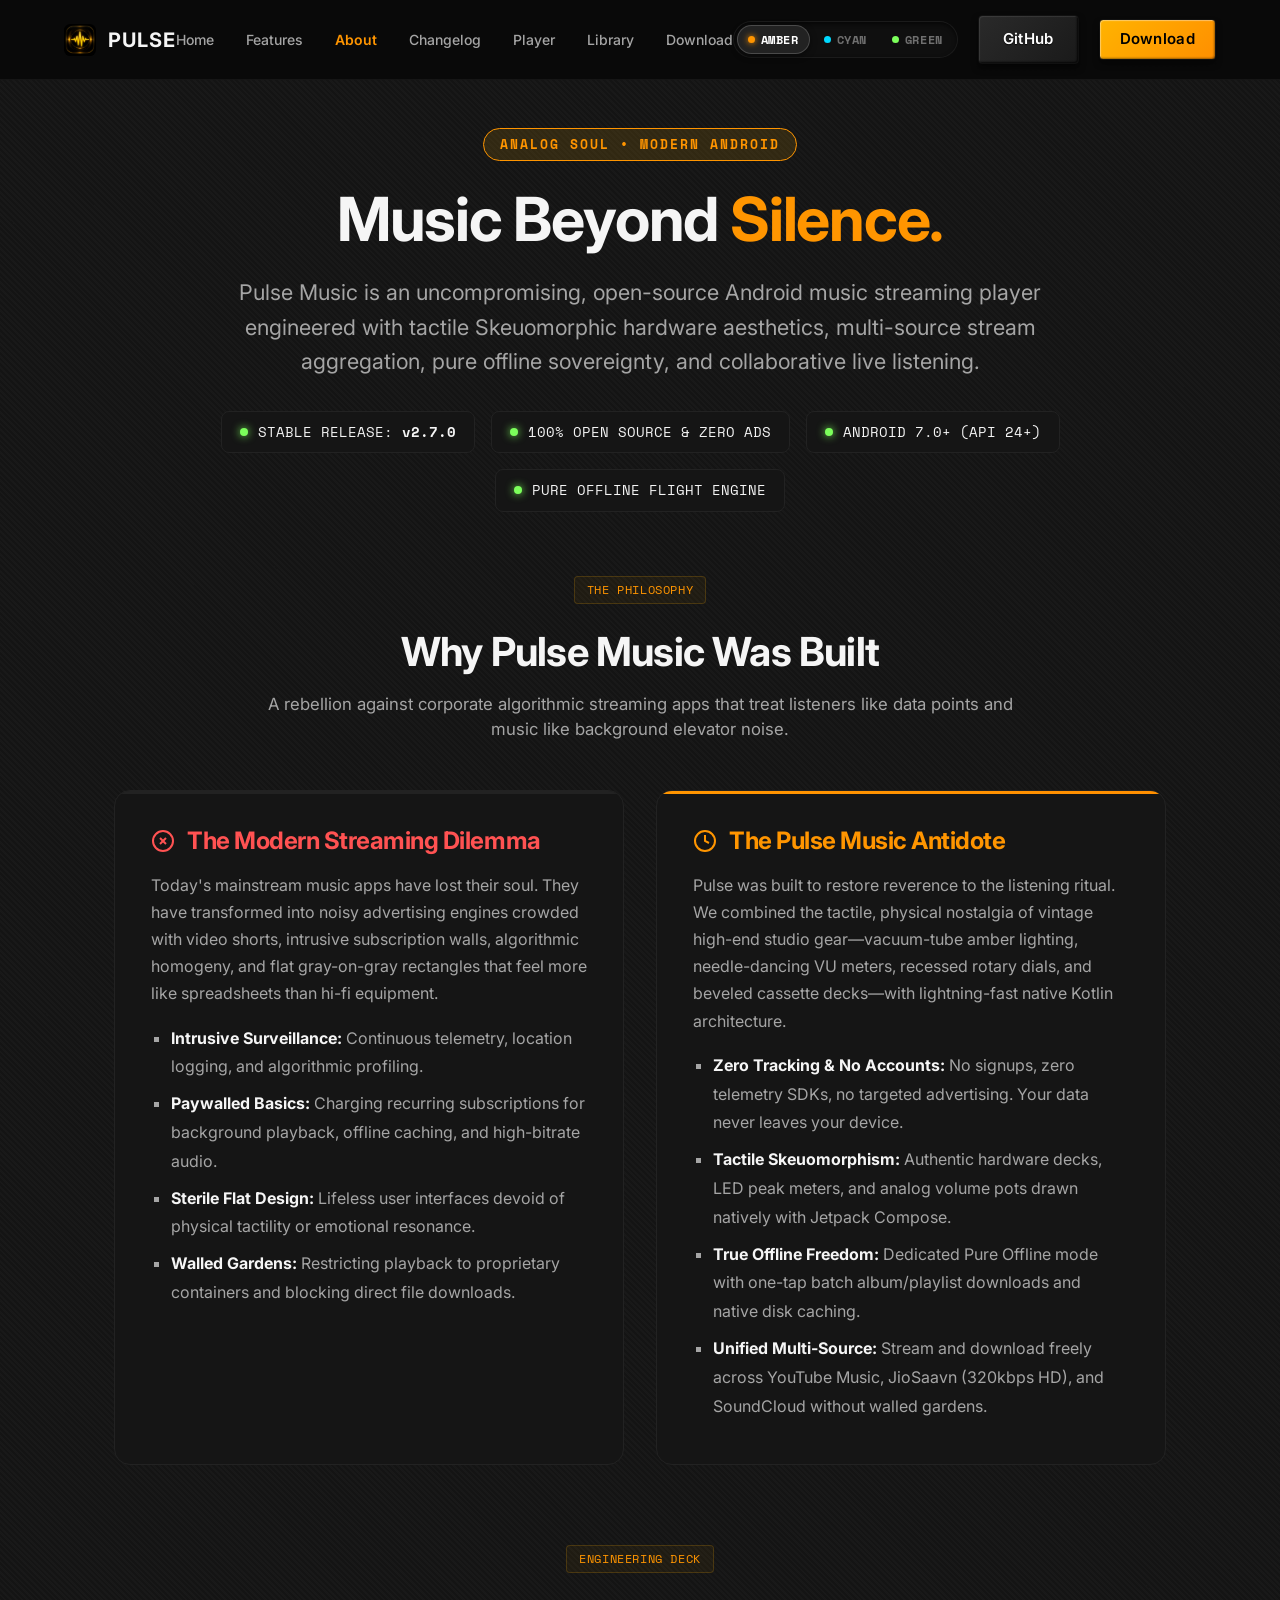
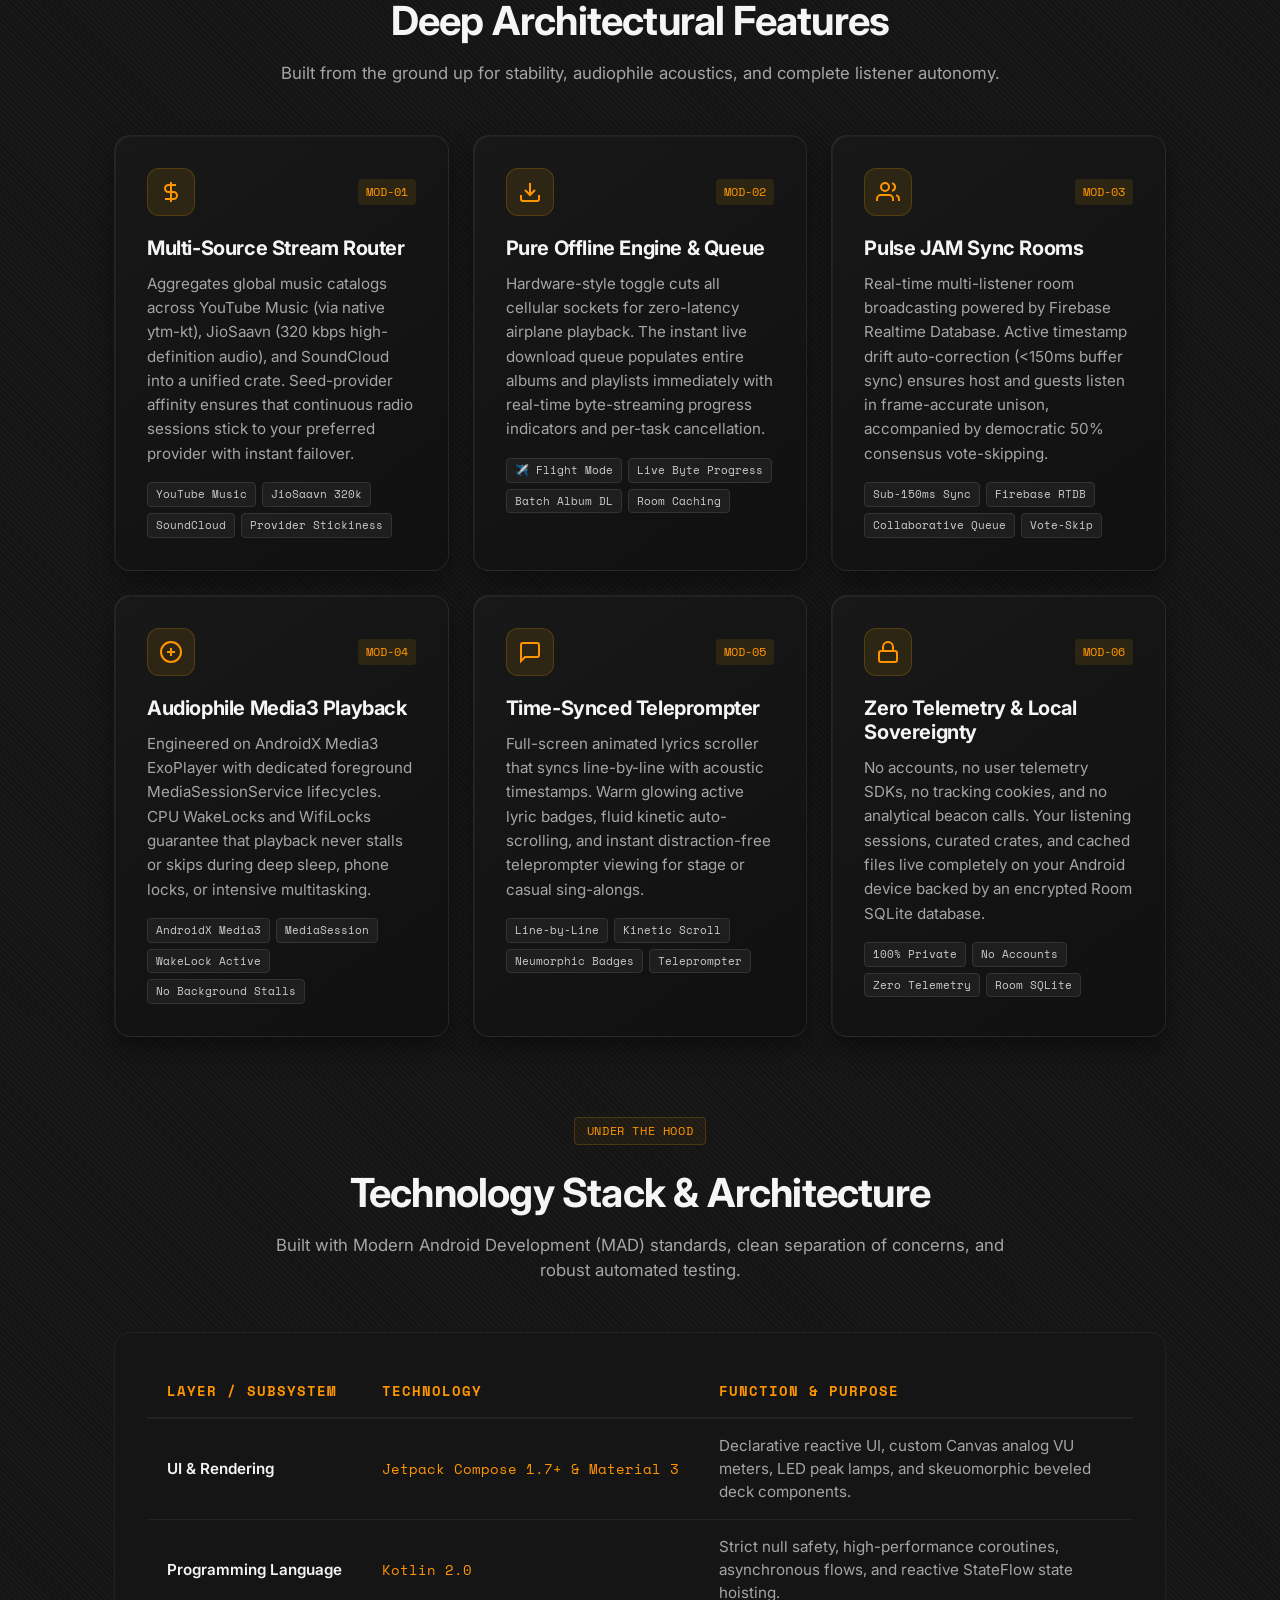
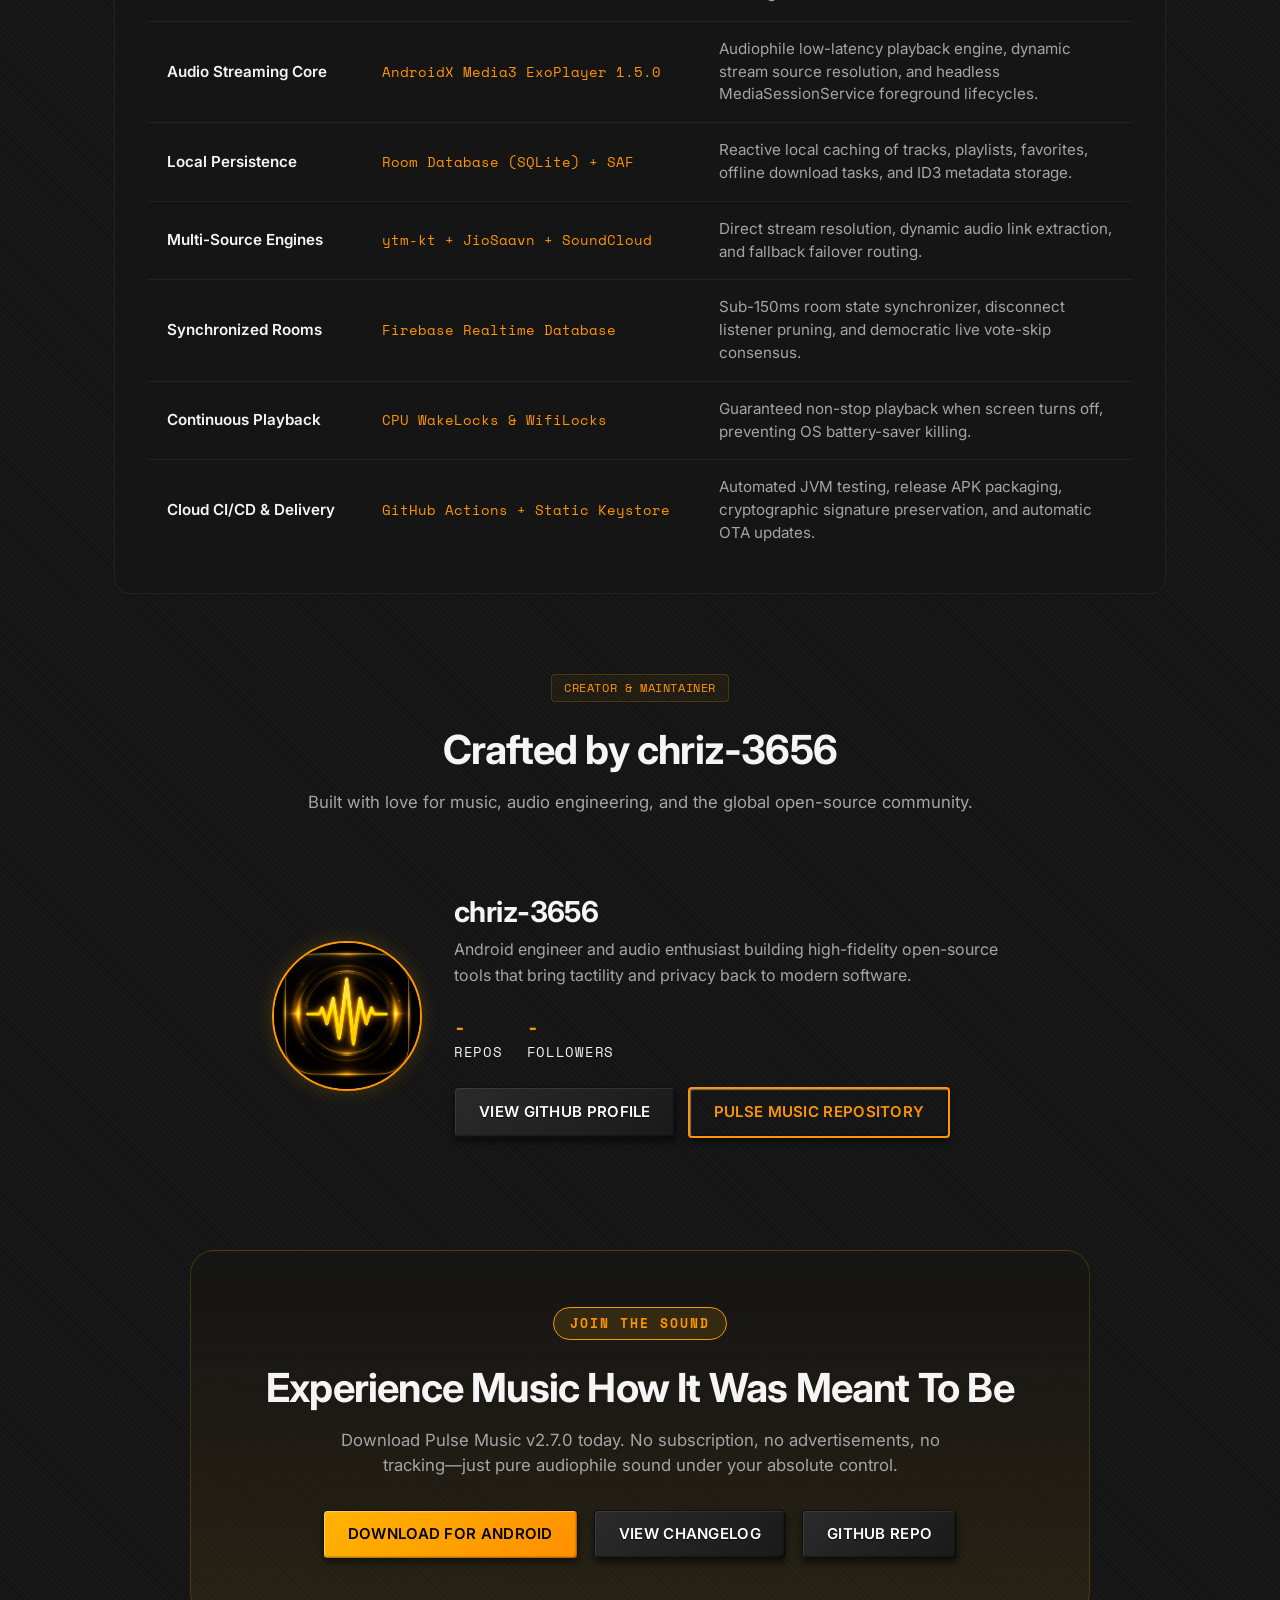
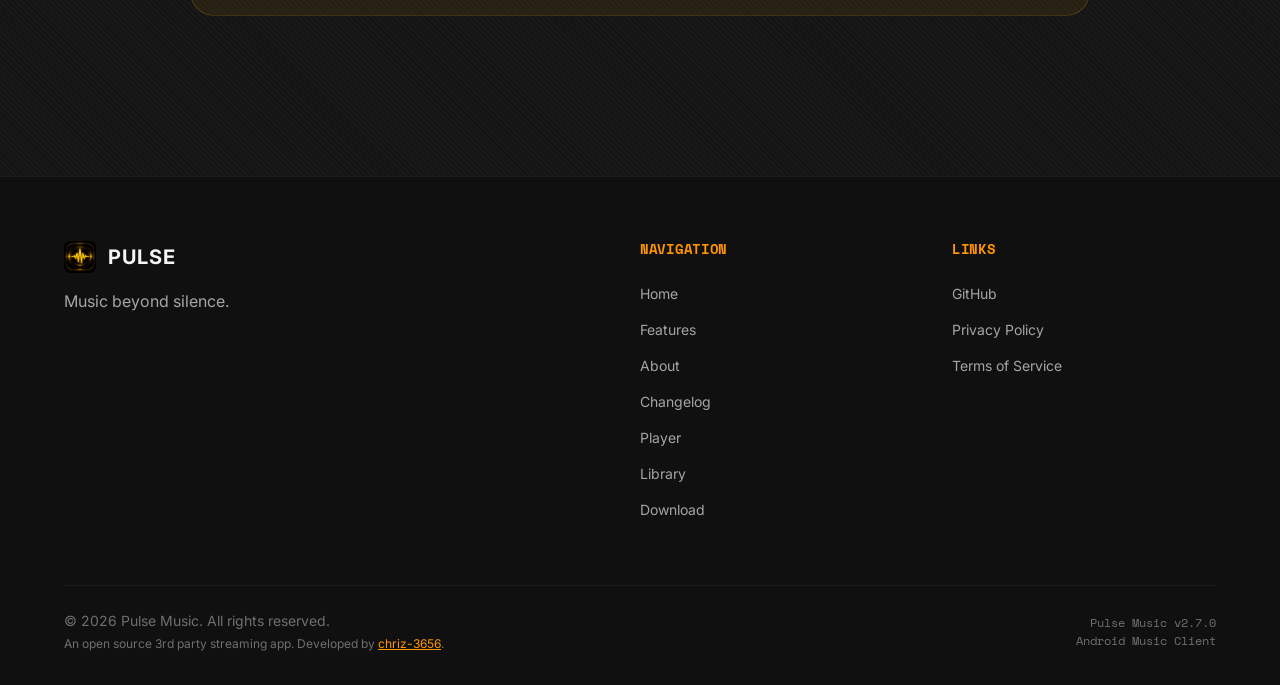
==== commit aacec37d: "feat: add interactive deck synthesizer, colorway themes, FAQ accordion & QR download" ====
--- a/about/index.html
+++ b/about/index.html
@@ -340,6 +340,20 @@
       </nav>
       
       <div class="nav-actions">
+        <div class="deck-selector" aria-label="Deck Colorway Switcher">
+          <button class="deck-chip active" data-theme="amber" title="Obsidian Amber (Classic)">
+            <span class="chip-led" style="background:#FF9500; box-shadow:0 0 6px #FF9500;"></span>
+            <span class="mono">AMBER</span>
+          </button>
+          <button class="deck-chip" data-theme="cyan" title="Pioneer Ice Blue">
+            <span class="chip-led" style="background:#00D9FF;"></span>
+            <span class="mono">CYAN</span>
+          </button>
+          <button class="deck-chip" data-theme="green" title="Studio VU Green">
+            <span class="chip-led" style="background:#7CFF5B;"></span>
+            <span class="mono">GREEN</span>
+          </button>
+        </div>
         <a href="#" class="btn btn-secondary" id="nav-github-btn">GitHub</a>
         <a href="../#download" class="btn btn-primary btn-download">Download</a>
       </div>
@@ -354,6 +368,19 @@
 
   <!-- Mobile Nav -->
   <nav class="mobile-nav">
+    <div style="padding: 16px 24px; border-bottom: 1px solid var(--border-subtle);">
+      <div class="deck-selector" style="width: 100%; justify-content: space-around;">
+        <button class="deck-chip active" data-theme="amber">
+          <span class="chip-led" style="background:#FF9500;"></span> AMBER
+        </button>
+        <button class="deck-chip" data-theme="cyan">
+          <span class="chip-led" style="background:#00D9FF;"></span> CYAN
+        </button>
+        <button class="deck-chip" data-theme="green">
+          <span class="chip-led" style="background:#7CFF5B;"></span> GREEN
+        </button>
+      </div>
+    </div>
     <a href="../" class="mobile-link">Home</a>
     <a href="../#features" class="mobile-link">Features</a>
     <a href="./" class="mobile-link" style="color: var(--amber); font-weight: 700;">About</a>
--- a/css/style.css
+++ b/css/style.css
@@ -949,6 +949,286 @@
   --lcd-cyan: #00F0FF;
 }
 
+/* Colorway Themes */
+[data-theme="cyan"] {
+  --amber: #00D9FF !important;
+  --amber-bright: #44EBFF !important;
+  --amber-dark: #0093AD !important;
+  --border: rgba(0, 217, 255, 0.28) !important;
+  --metal-gradient: linear-gradient(135deg, #1c272e 0%, #111a20 100%) !important;
+}
+
+[data-theme="cyan"] .btn-primary {
+  background: linear-gradient(135deg, #00D9FF 0%, #0088A3 100%) !important;
+  color: #000 !important;
+}
+
+[data-theme="green"] {
+  --amber: #7CFF5B !important;
+  --amber-bright: #A0FF85 !important;
+  --amber-dark: #43A627 !important;
+  --border: rgba(124, 255, 91, 0.28) !important;
+  --metal-gradient: linear-gradient(135deg, #182618 0%, #0f1a0f 100%) !important;
+}
+
+[data-theme="green"] .btn-primary {
+  background: linear-gradient(135deg, #7CFF5B 0%, #3F9B24 100%) !important;
+  color: #000 !important;
+}
+
+/* Deck Colorway Selector */
+.deck-selector {
+  display: inline-flex;
+  align-items: center;
+  background: rgba(16, 16, 16, 0.95);
+  border: 1px solid var(--border-subtle);
+  border-radius: var(--radius-full);
+  padding: 3px;
+  gap: 3px;
+  box-shadow: inset 0 2px 4px rgba(0,0,0,0.6);
+}
+
+.deck-chip {
+  display: inline-flex;
+  align-items: center;
+  gap: 6px;
+  padding: 5px 10px;
+  font-size: 0.72rem;
+  font-weight: 700;
+  border-radius: var(--radius-full);
+  color: var(--text-muted);
+  cursor: pointer;
+  transition: all var(--transition-fast);
+  background: transparent;
+  border: 1px solid transparent;
+}
+
+.deck-chip:hover {
+  color: var(--text);
+  background: rgba(255,255,255,0.06);
+}
+
+.deck-chip.active {
+  color: #fff;
+  background: #222;
+  border-color: rgba(255,255,255,0.18);
+  box-shadow: 0 2px 6px rgba(0,0,0,0.5);
+}
+
+.chip-led {
+  width: 7px;
+  height: 7px;
+  border-radius: 50%;
+  transition: all var(--transition-fast);
+  display: inline-block;
+}
+
+.deck-chip.active .chip-led {
+  box-shadow: 0 0 8px currentColor;
+}
+
+/* Vinyl Turntable Disc */
+.vinyl-disc {
+  width: 140px;
+  height: 140px;
+  border-radius: 50%;
+  background: radial-gradient(circle, #252525 18%, #141414 20%, #1a1a1a 45%, #101010 65%, #080808 100%);
+  border: 2px solid #333;
+  box-shadow: inset 0 0 10px rgba(0,0,0,0.8), 0 8px 24px rgba(0,0,0,0.6);
+  position: relative;
+  display: flex;
+  align-items: center;
+  justify-content: center;
+  margin: 0 auto 24px auto;
+  transition: transform 0.6s cubic-bezier(0.2, 0.8, 0.2, 1);
+}
+
+.vinyl-disc::before {
+  content: '';
+  position: absolute;
+  width: 44px;
+  height: 44px;
+  border-radius: 50%;
+  background: var(--amber);
+  border: 4px solid #111;
+  box-shadow: 0 0 12px rgba(255, 179, 0, 0.35);
+  transition: background var(--transition-normal);
+}
+
+.vinyl-disc::after {
+  content: '';
+  position: absolute;
+  width: 8px;
+  height: 8px;
+  border-radius: 50%;
+  background: #000;
+}
+
+.is-playing .vinyl-disc {
+  animation: spinVinyl 3.5s linear infinite;
+}
+
+@keyframes spinVinyl {
+  from { transform: rotate(0deg); }
+  to { transform: rotate(360deg); }
+}
+
+.control-btn.play {
+  cursor: pointer;
+  transition: all var(--transition-normal);
+}
+
+.control-btn.play:hover {
+  transform: scale(1.08);
+}
+
+.control-btn.play.active {
+  box-shadow: 0 0 30px var(--amber) !important;
+}
+
+/* Interactive Teleprompter */
+.teleprompter-line {
+  padding: 10px 20px;
+  border-radius: 12px;
+  cursor: pointer;
+  transition: all 0.3s ease;
+  color: var(--text-muted);
+  opacity: 0.5;
+}
+
+.teleprompter-line:hover {
+  opacity: 0.85;
+  color: var(--text);
+}
+
+.teleprompter-line.active {
+  color: var(--amber);
+  opacity: 1;
+  transform: scale(1.05);
+  background: rgba(255, 179, 0, 0.08);
+  border: 1px solid var(--border);
+  box-shadow: 0 4px 20px rgba(0,0,0,0.4);
+}
+
+/* FAQ Accordion Section */
+.faq-container {
+  max-width: 850px;
+  margin: 0 auto;
+  display: flex;
+  flex-direction: column;
+  gap: 16px;
+}
+
+.faq-item {
+  background: var(--surface);
+  border: 1px solid var(--surface-light);
+  border-radius: 14px;
+  overflow: hidden;
+  transition: border-color var(--transition-normal), box-shadow var(--transition-normal);
+}
+
+.faq-item:hover, .faq-item.open {
+  border-color: var(--border);
+  box-shadow: 0 6px 18px rgba(0,0,0,0.3);
+}
+
+.faq-question {
+  width: 100%;
+  padding: 22px 28px;
+  display: flex;
+  justify-content: space-between;
+  align-items: center;
+  font-size: 1.05rem;
+  font-weight: 600;
+  color: var(--text);
+  text-align: left;
+  cursor: pointer;
+  background: transparent;
+  gap: 16px;
+}
+
+.faq-toggle {
+  font-family: var(--font-mono);
+  font-size: 1.3rem;
+  color: var(--amber);
+  transition: transform var(--transition-normal);
+}
+
+.faq-item.open .faq-toggle {
+  transform: rotate(45deg);
+}
+
+.faq-answer {
+  max-height: 0;
+  overflow: hidden;
+  transition: max-height 0.35s cubic-bezier(0.4, 0, 0.2, 1), padding 0.35s ease;
+  padding: 0 28px;
+  color: var(--text-secondary);
+  line-height: 1.7;
+  font-size: 0.95rem;
+}
+
+.faq-item.open .faq-answer {
+  max-height: 300px;
+  padding-bottom: 24px;
+}
+
+/* Mobile QR Code Card */
+.qr-card {
+  background: linear-gradient(145deg, #181818 0%, #121212 100%);
+  border: 1px solid var(--border);
+  border-radius: 20px;
+  padding: 24px;
+  display: flex;
+  align-items: center;
+  gap: 24px;
+  max-width: 480px;
+  margin: 40px auto 0 auto;
+  box-shadow: 0 16px 32px rgba(0,0,0,0.5);
+  text-align: left;
+}
+
+.qr-code-img {
+  width: 110px;
+  height: 110px;
+  border-radius: 12px;
+  border: 1px solid var(--border);
+  padding: 6px;
+  background: #151515;
+  flex-shrink: 0;
+}
+
+.qr-info h4 {
+  font-size: 1.1rem;
+  margin-bottom: 6px;
+  color: var(--text);
+}
+
+.qr-info p {
+  color: var(--text-secondary);
+  font-size: 0.85rem;
+  line-height: 1.5;
+  margin-bottom: 10px;
+}
+
+.qr-badge {
+  display: inline-block;
+  font-family: var(--font-mono);
+  font-size: 0.72rem;
+  background: rgba(255, 179, 0, 0.12);
+  color: var(--amber);
+  border: 1px solid var(--border);
+  padding: 3px 8px;
+  border-radius: 4px;
+}
+
+@media (max-width: 600px) {
+  .qr-card {
+    flex-direction: column;
+    text-align: center;
+  }
+}
+
 body {
   background-image: repeating-linear-gradient(
     45deg,
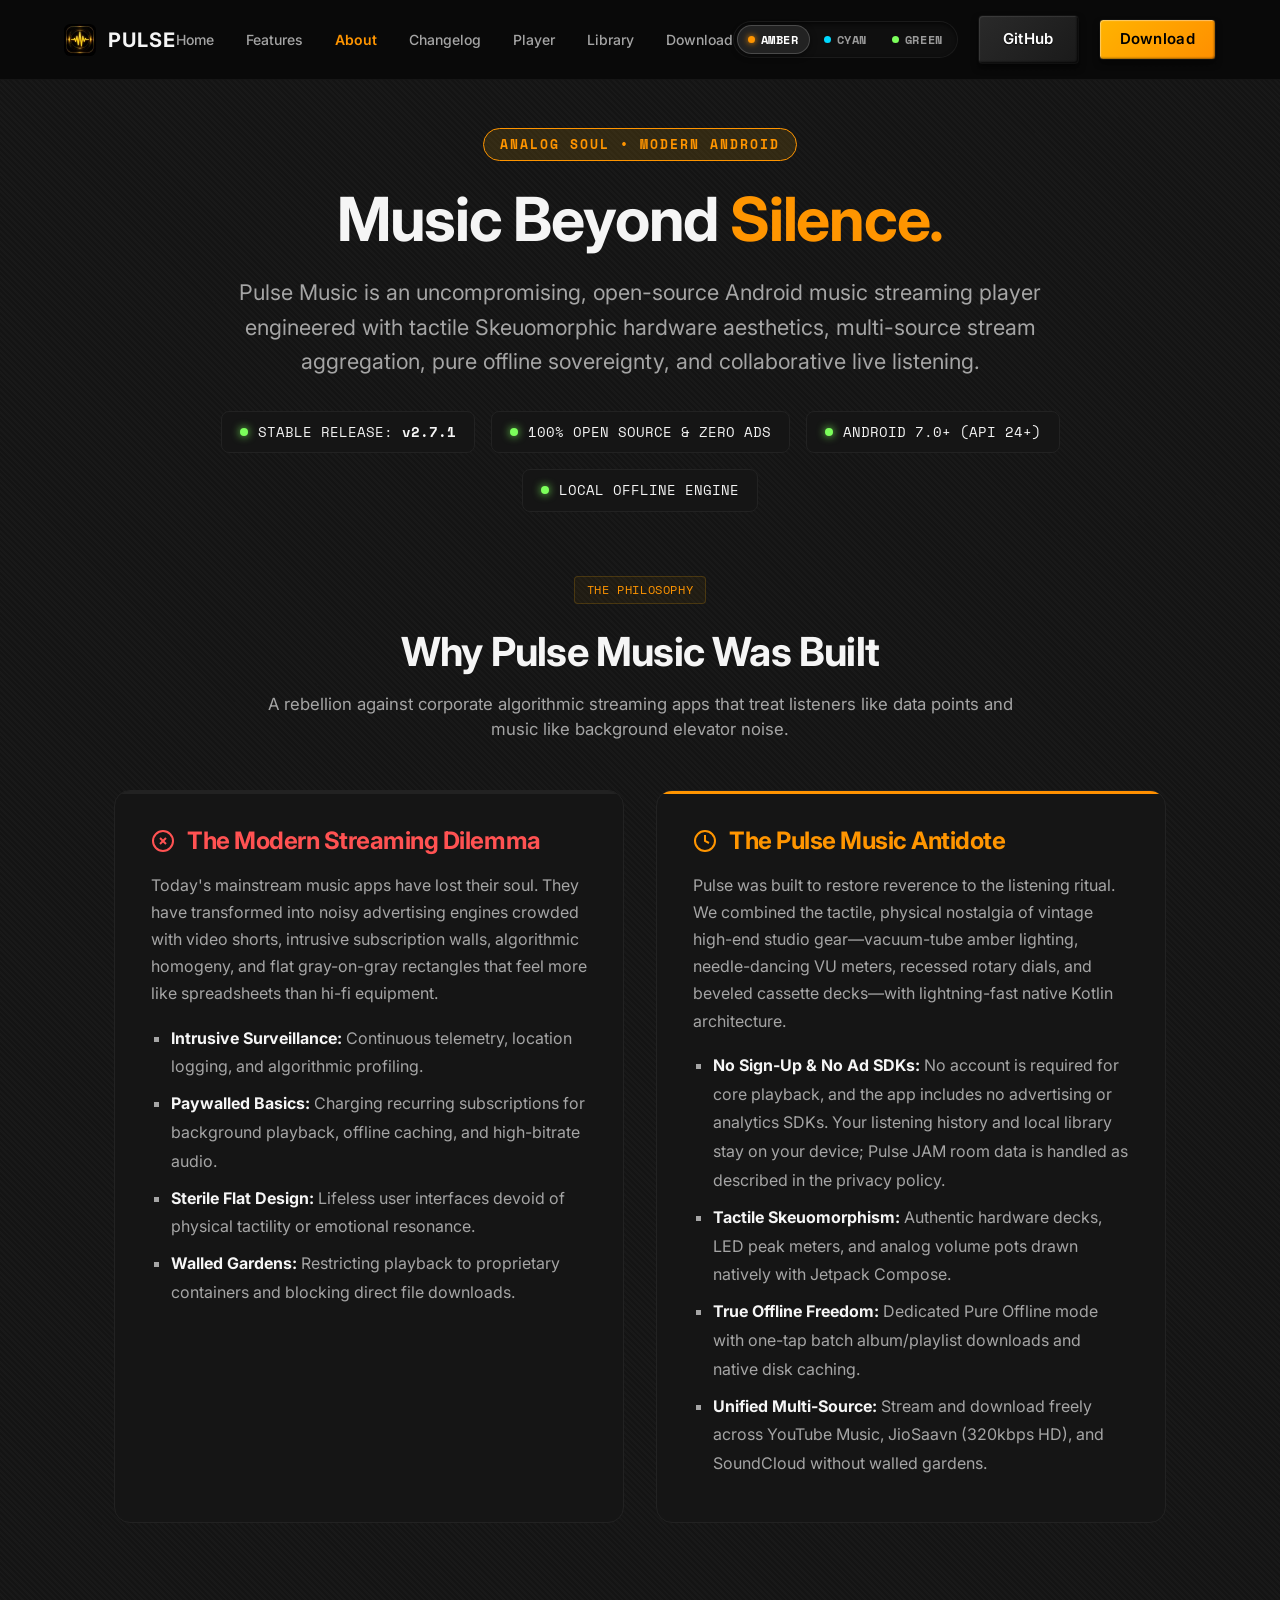
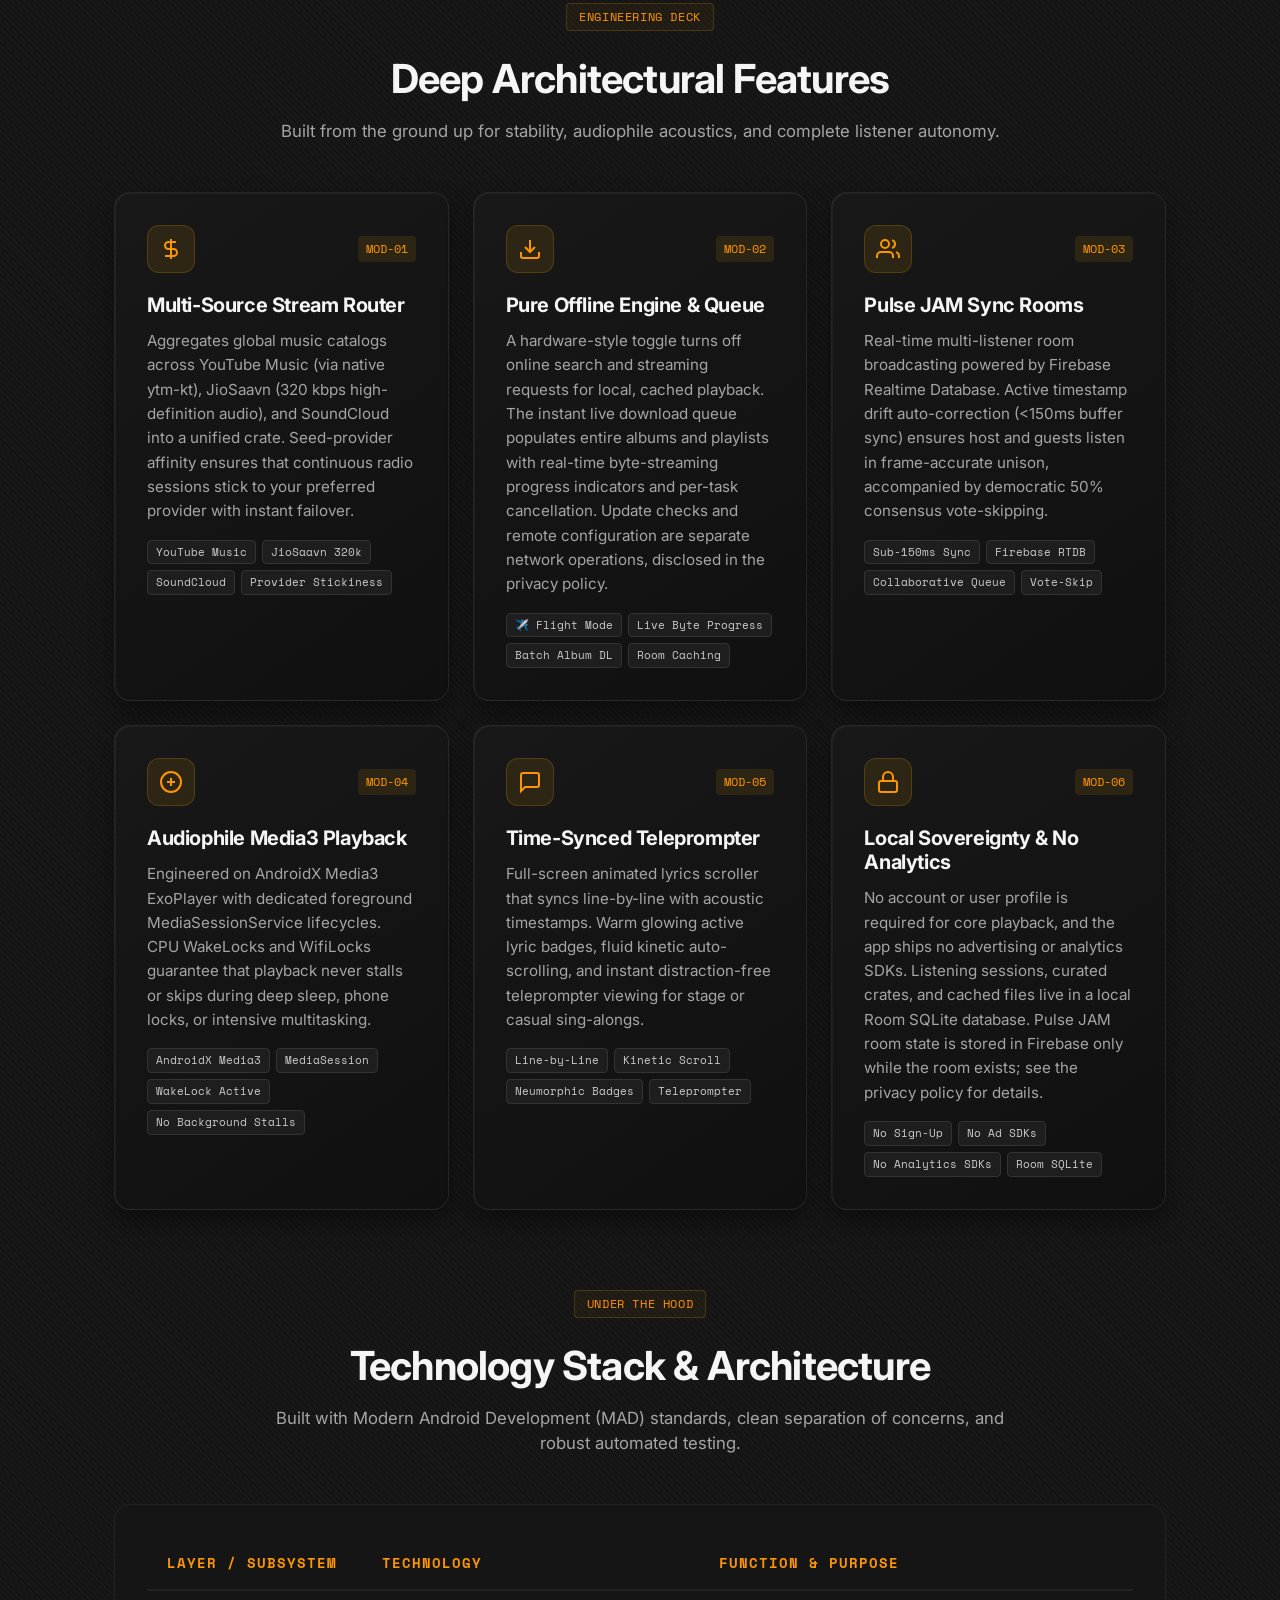
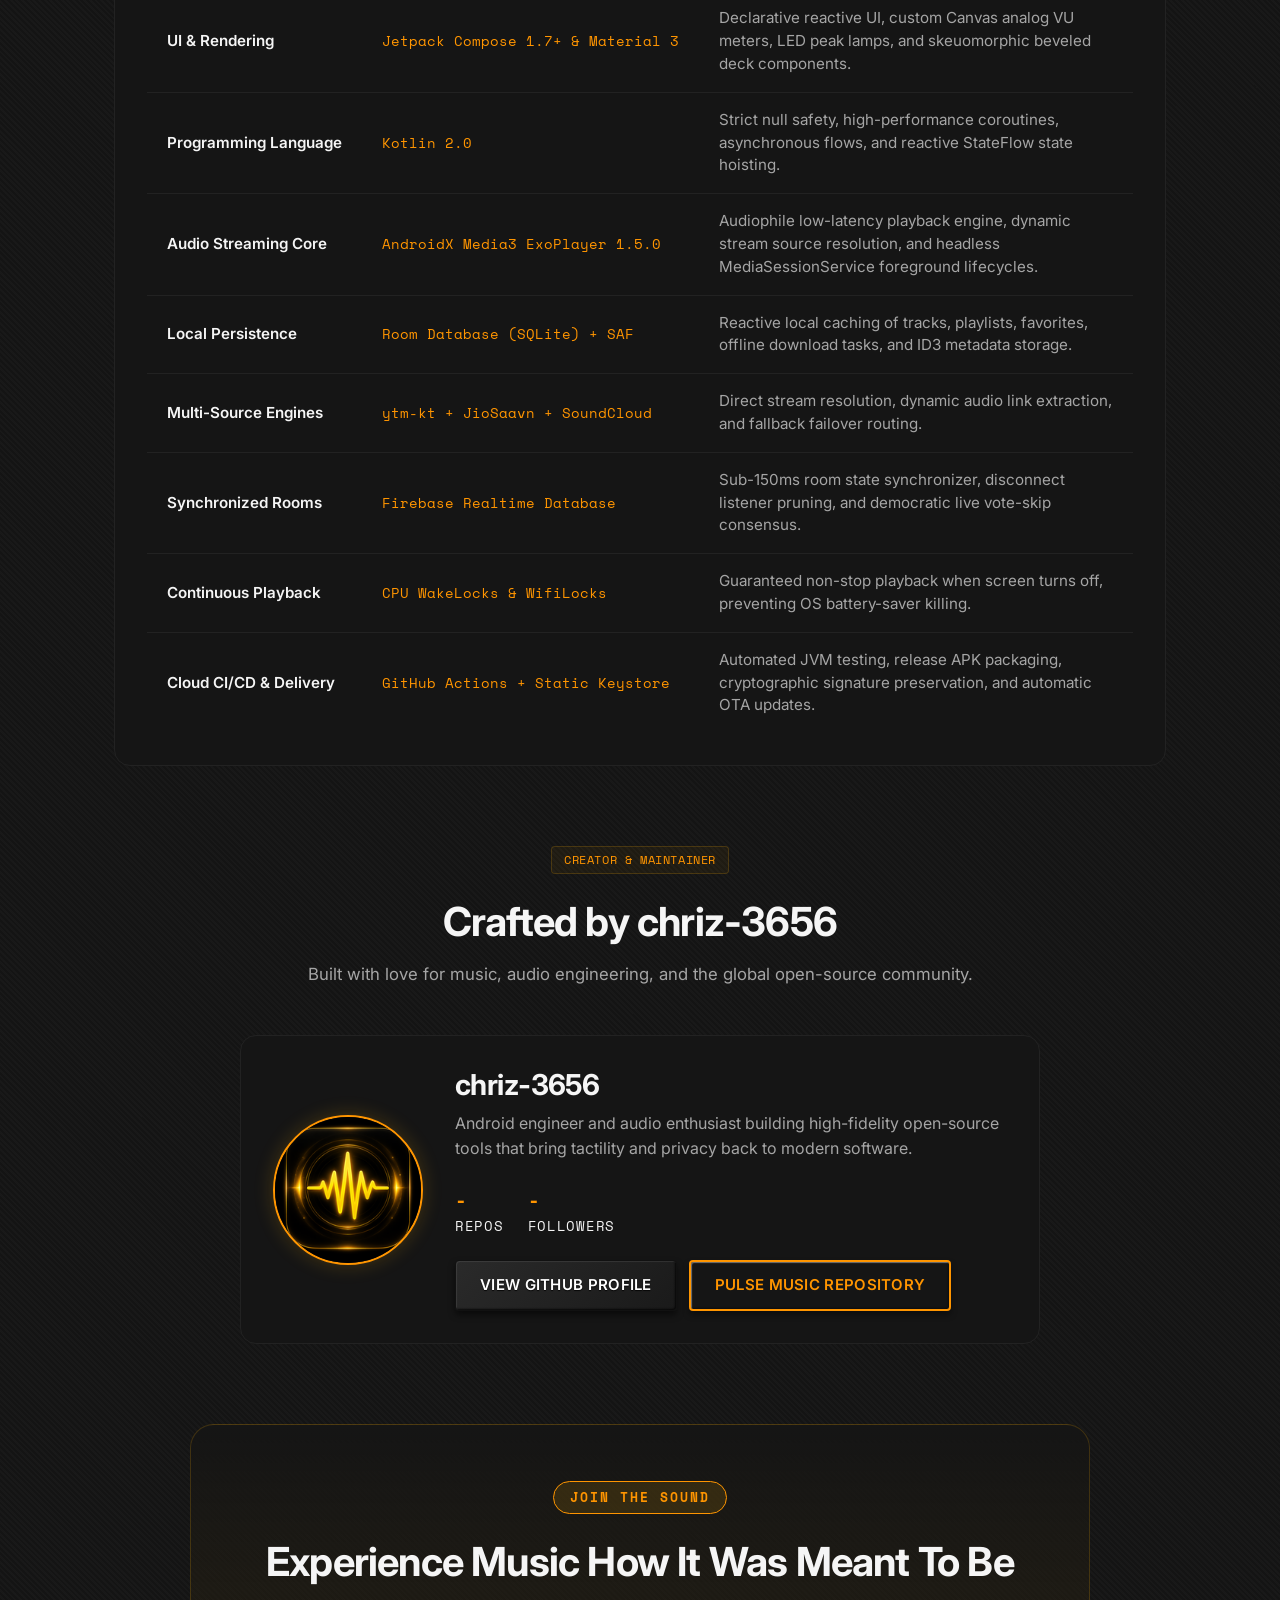
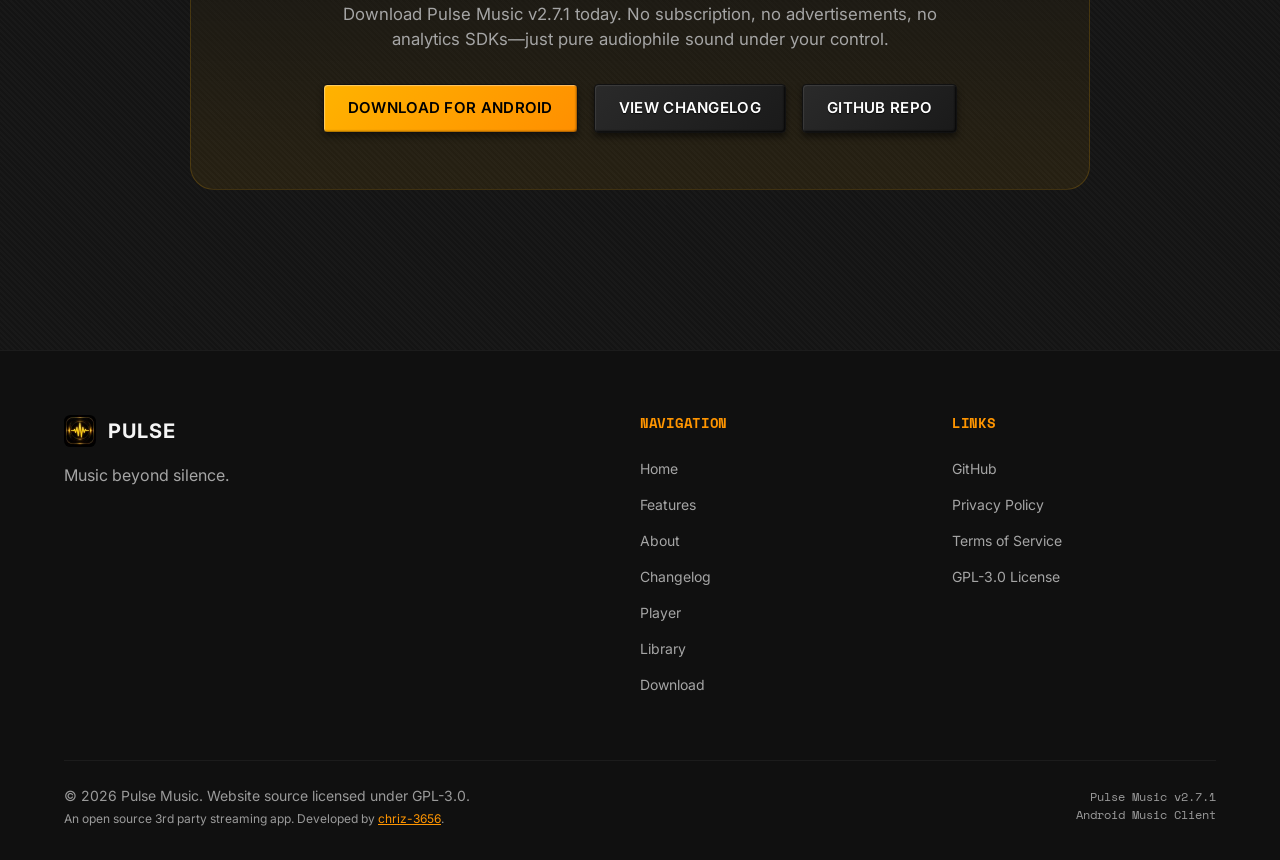
==== commit e3c42833: "fix(website): release-readiness overhaul - add canonical, Open Graph, Twitter, and JSON-LD metadata " ====
--- a/about/index.html
+++ b/about/index.html
@@ -4,26 +4,51 @@
   <meta charset="UTF-8">
   <meta name="viewport" content="width=device-width, initial-scale=1.0, maximum-scale=5.0">
   <title>About Pulse Music — Philosophy, Architecture & Hardware Aesthetic</title>
-  <meta name="description" content="Discover Pulse Music: a passionate open-source Android music streaming player featuring analog skeuomorphic UI, multi-source aggregation, pure offline mode, and zero tracking.">
+  <meta name="description" content="Discover Pulse Music: an open-source Android music player with analog skeuomorphic design, multi-source streaming, offline downloads, and Pulse JAM live rooms.">
   <meta name="theme-color" content="#080808">
-  
+  <meta name="robots" content="index, follow">
+  <link rel="canonical" href="https://pulseapp-music.vercel.app/about/">
+
+  <!-- Open Graph / Twitter -->
+  <meta property="og:title" content="About Pulse Music — Philosophy, Architecture & Hardware Aesthetic">
+  <meta property="og:description" content="The philosophy and engineering behind Pulse Music: tactile skeuomorphic design, multi-source streaming, offline playback, and Pulse JAM live rooms.">
+  <meta property="og:type" content="website">
+  <meta property="og:url" content="https://pulseapp-music.vercel.app/about/">
+  <meta property="og:image" content="https://pulseapp-music.vercel.app/assets/og-image.png">
+  <meta property="og:image:width" content="1200">
+  <meta property="og:image:height" content="630">
+  <meta property="og:image:alt" content="Pulse Music — Music beyond silence.">
+  <meta property="og:site_name" content="Pulse Music">
+  <meta name="twitter:card" content="summary_large_image">
+  <meta name="twitter:title" content="About Pulse Music — Philosophy, Architecture & Hardware Aesthetic">
+  <meta name="twitter:description" content="The philosophy and engineering behind Pulse Music: tactile skeuomorphic design, multi-source streaming, offline playback, and Pulse JAM live rooms.">
+  <meta name="twitter:image" content="https://pulseapp-music.vercel.app/assets/og-image.png">
+  <meta name="twitter:image:alt" content="Pulse Music — Music beyond silence.">
+
   <link rel="preconnect" href="https://fonts.googleapis.com">
   <link rel="preconnect" href="https://fonts.gstatic.com" crossorigin>
   <link href="https://fonts.googleapis.com/css2?family=Inter:wght@400;500;600;700&family=Space+Mono:wght@400;700&display=swap" rel="stylesheet">
-  
+
   <link rel="stylesheet" href="../css/style.css">
-  
+
   <link rel="icon" type="image/svg+xml" href="data:image/svg+xml,<svg xmlns='http://www.w3.org/2000/svg' viewBox='0 0 100 100'><rect width='100' height='100' rx='20' fill='%23FFB300'/><path d='M20 50h15l10-25 15 50 10-25h10' stroke='%23080808' stroke-width='8' fill='none' stroke-linecap='round' stroke-linejoin='round'/></svg>">
-
-  <script>
-    (function() {
-      try {
-        if (window.location.pathname.endsWith('.html')) {
-          var clean = window.location.pathname.replace(/\/index\.html$/, '/').replace(/\.html$/, '');
-          window.history.replaceState(null, '', clean + window.location.search + window.location.hash);
-        }
-      } catch(e) {}
-    })();
+  <link rel="apple-touch-icon" href="../assets/app_icon-192.png">
+
+  <script>document.documentElement.classList.add('js');</script>
+
+  <script type="application/ld+json">
+  {
+    "@context": "https://schema.org",
+    "@type": "SoftwareApplication",
+    "name": "Pulse Music",
+    "description": "Open-source Android music player with multi-source streaming, offline playback, and Pulse JAM synchronized listening rooms.",
+    "applicationCategory": "MultimediaApplication",
+    "operatingSystem": "Android",
+    "softwareVersion": "2.7.1",
+    "offers": { "@type": "Offer", "price": "0", "priceCurrency": "USD" },
+    "downloadUrl": "https://github.com/chriz-3656/Pulse-Music/releases/latest",
+    "url": "https://pulseapp-music.vercel.app/"
+  }
   </script>
 
   <style>
@@ -321,18 +346,23 @@
 </head>
 <body>
 
+  <a class="skip-link" href="#main-content">Skip to content</a>
+
   <!-- Navigation -->
   <header>
     <div class="container nav-container">
-      <a href="../" class="logo-link">
-        <img src="../assets/app_icon.png" alt="Pulse Logo" class="logo-icon" style="border-radius: 20%; object-fit: cover;">
+      <a href="../" class="logo-link" aria-label="Pulse Music home">
+        <picture>
+          <source type="image/webp" srcset="../assets/app_icon-64.webp 64w, ../assets/app_icon-192.webp 192w" sizes="32px">
+          <img src="../assets/app_icon-64.png" alt="" class="logo-icon" width="32" height="32" decoding="async" style="border-radius: 20%; object-fit: cover;">
+        </picture>
         PULSE
       </a>
       
       <nav class="nav-links">
         <a href="../">Home</a>
         <a href="../#features">Features</a>
-        <a href="./" style="color: var(--amber); font-weight: 600;">About</a>
+        <a href="../about/" aria-current="page" style="color: var(--amber); font-weight: 600;">About</a>
         <a href="../changelog/">Changelog</a>
         <a href="../#player">Player</a>
         <a href="../#library">Library</a>
@@ -354,11 +384,11 @@
             <span class="mono">GREEN</span>
           </button>
         </div>
-        <a href="#" class="btn btn-secondary" id="nav-github-btn">GitHub</a>
+        <a href="https://github.com/chriz-3656/Pulse-Music" class="btn btn-secondary" id="nav-github-btn">GitHub</a>
         <a href="../#download" class="btn btn-primary btn-download">Download</a>
       </div>
       
-      <button class="hamburger" aria-label="Toggle menu" aria-expanded="false">
+      <button class="hamburger" type="button" aria-label="Toggle menu" aria-expanded="false" aria-controls="mobile-nav">
         <span></span>
         <span></span>
         <span></span>
@@ -367,7 +397,7 @@
   </header>
 
   <!-- Mobile Nav -->
-  <nav class="mobile-nav">
+  <nav class="mobile-nav" id="mobile-nav" aria-label="Mobile navigation" aria-hidden="true" inert>
     <div style="padding: 16px 24px; border-bottom: 1px solid var(--border-subtle);">
       <div class="deck-selector" style="width: 100%; justify-content: space-around;">
         <button class="deck-chip active" data-theme="amber">
@@ -383,14 +413,14 @@
     </div>
     <a href="../" class="mobile-link">Home</a>
     <a href="../#features" class="mobile-link">Features</a>
-    <a href="./" class="mobile-link" style="color: var(--amber); font-weight: 700;">About</a>
+    <a href="../about/" class="mobile-link" aria-current="page" style="color: var(--amber); font-weight: 700;">About</a>
     <a href="../changelog/" class="mobile-link">Changelog</a>
     <a href="../#player" class="mobile-link">Player</a>
     <a href="../#library" class="mobile-link">Library</a>
-    <a href="#" class="mobile-link btn btn-secondary" id="mobile-github-btn">GitHub</a>
+    <a href="https://github.com/chriz-3656/Pulse-Music" class="mobile-link btn btn-secondary" id="mobile-github-btn">GitHub</a>
   </nav>
 
-  <main class="about-page">
+  <main class="about-page" id="main-content">
     
     <!-- Hero Header -->
     <section class="about-hero reveal">
@@ -403,7 +433,7 @@
       <div class="specs-ribbon">
         <div class="spec-pill">
           <span class="spec-dot"></span>
-          <span>STABLE RELEASE: <strong>v2.7.0</strong></span>
+          <span>STABLE RELEASE: <strong>v2.7.1</strong></span>
         </div>
         <div class="spec-pill">
           <span class="spec-dot"></span>
@@ -415,7 +445,7 @@
         </div>
         <div class="spec-pill">
           <span class="spec-dot"></span>
-          <span>PURE OFFLINE FLIGHT ENGINE</span>
+          <span>LOCAL OFFLINE ENGINE</span>
         </div>
       </div>
     </section>
@@ -454,7 +484,7 @@
             Pulse was built to restore reverence to the listening ritual. We combined the tactile, physical nostalgia of vintage high-end studio gear—vacuum-tube amber lighting, needle-dancing VU meters, recessed rotary dials, and beveled cassette decks—with lightning-fast native Kotlin architecture.
           </p>
           <ul>
-            <li><strong>Zero Tracking & No Accounts:</strong> No signups, zero telemetry SDKs, no targeted advertising. Your data never leaves your device.</li>
+            <li><strong>No Sign-Up & No Ad SDKs:</strong> No account is required for core playback, and the app includes no advertising or analytics SDKs. Your listening history and local library stay on your device; Pulse JAM room data is handled as described in the privacy policy.</li>
             <li><strong>Tactile Skeuomorphism:</strong> Authentic hardware decks, LED peak meters, and analog volume pots drawn natively with Jetpack Compose.</li>
             <li><strong>True Offline Freedom:</strong> Dedicated Pure Offline mode with one-tap batch album/playlist downloads and native disk caching.</li>
             <li><strong>Unified Multi-Source:</strong> Stream and download freely across YouTube Music, JioSaavn (320kbps HD), and SoundCloud without walled gardens.</li>
@@ -502,7 +532,7 @@
           </div>
           <h4>Pure Offline Engine & Queue</h4>
           <p>
-            Hardware-style toggle cuts all cellular sockets for zero-latency airplane playback. The instant live download queue populates entire albums and playlists immediately with real-time byte-streaming progress indicators and per-task cancellation.
+            A hardware-style toggle turns off online search and streaming requests for local, cached playback. The instant live download queue populates entire albums and playlists with real-time byte-streaming progress indicators and per-task cancellation. Update checks and remote configuration are separate network operations, disclosed in the privacy policy.
           </p>
           <div class="deck-tags">
             <span class="deck-tag">✈️ Flight Mode</span>
@@ -580,14 +610,14 @@
             </div>
             <span class="deck-code">MOD-06</span>
           </div>
-          <h4>Zero Telemetry & Local Sovereignty</h4>
+          <h4>Local Sovereignty & No Analytics</h4>
           <p>
-            No accounts, no user telemetry SDKs, no tracking cookies, and no analytical beacon calls. Your listening sessions, curated crates, and cached files live completely on your Android device backed by an encrypted Room SQLite database.
+            No account or user profile is required for core playback, and the app ships no advertising or analytics SDKs. Listening sessions, curated crates, and cached files live in a local Room SQLite database. Pulse JAM room state is stored in Firebase only while the room exists; see the privacy policy for details.
           </p>
           <div class="deck-tags">
-            <span class="deck-tag">100% Private</span>
-            <span class="deck-tag">No Accounts</span>
-            <span class="deck-tag">Zero Telemetry</span>
+            <span class="deck-tag">No Sign-Up</span>
+            <span class="deck-tag">No Ad SDKs</span>
+            <span class="deck-tag">No Analytics SDKs</span>
             <span class="deck-tag">Room SQLite</span>
           </div>
         </div>
@@ -667,7 +697,7 @@
 
       <div class="developer-card">
         <div class="dev-avatar-wrapper">
-          <img id="dev-avatar" class="dev-avatar" src="../assets/app_icon.png" alt="Developer Avatar">
+          <img id="dev-avatar" class="dev-avatar" src="../assets/app_icon-192.png" alt="Developer avatar for chriz-3656" width="150" height="150" loading="lazy" decoding="async">
         </div>
         <div class="dev-info">
           <h3 id="dev-name">chriz-3656</h3>
@@ -689,7 +719,7 @@
       <div class="about-cta">
         <span class="about-badge">JOIN THE SOUND</span>
         <h3>Experience Music How It Was Meant To Be</h3>
-        <p>Download Pulse Music v2.7.0 today. No subscription, no advertisements, no tracking—just pure audiophile sound under your absolute control.</p>
+        <p>Download Pulse Music v2.7.1 today. No subscription, no advertisements, no analytics SDKs—just pure audiophile sound under your control.</p>
         <div class="about-cta-btns">
           <a href="../#download" class="btn btn-primary btn-download">DOWNLOAD FOR ANDROID</a>
           <a href="../changelog/" class="btn btn-secondary">VIEW CHANGELOG</a>
@@ -705,8 +735,11 @@
     <div class="container">
       <div class="footer-grid">
         <div class="footer-brand">
-          <a href="../" class="logo-link">
-            <img src="../assets/app_icon.png" alt="Pulse Logo" class="logo-icon" style="border-radius: 20%; object-fit: cover;">
+          <a href="../" class="logo-link" aria-label="Pulse Music home">
+            <picture>
+              <source type="image/webp" srcset="../assets/app_icon-64.webp 64w, ../assets/app_icon-192.webp 192w" sizes="32px">
+              <img src="../assets/app_icon-64.png" alt="" class="logo-icon" width="32" height="32" decoding="async" style="border-radius: 20%; object-fit: cover;">
+            </picture>
             PULSE
           </a>
           <p>Music beyond silence.</p>
@@ -716,7 +749,7 @@
           <ul>
             <li><a href="../">Home</a></li>
             <li><a href="../#features">Features</a></li>
-            <li><a href="./">About</a></li>
+            <li><a href="../about/">About</a></li>
             <li><a href="../changelog/">Changelog</a></li>
             <li><a href="../#player">Player</a></li>
             <li><a href="../#library">Library</a></li>
@@ -726,22 +759,23 @@
         <div class="footer-links">
           <h5>LINKS</h5>
           <ul>
-            <li><a href="#" id="footer-github-link">GitHub</a></li>
+            <li><a href="https://github.com/chriz-3656/Pulse-Music" id="footer-github-link">GitHub</a></li>
             <li><a href="../privacy/">Privacy Policy</a></li>
             <li><a href="../terms/">Terms of Service</a></li>
+            <li><a href="../LICENSE.txt">GPL-3.0 License</a></li>
           </ul>
         </div>
       </div>
       
       <div class="footer-bottom">
         <div>
-          &copy; <span id="current-year"></span> Pulse Music. All rights reserved.<br>
+          &copy; <span id="current-year"></span> Pulse Music. Website source licensed under GPL-3.0.<br>
           <span style="color:var(--text-muted); font-size: 0.75rem; margin-top: 4px; display: inline-block;">
             An open source 3rd party streaming app. Developed by <a href="https://github.com/chriz-3656" target="_blank" rel="noopener noreferrer" style="color:var(--amber); text-decoration:underline;">chriz-3656</a>.
           </span>
         </div>
         <div class="footer-tech">
-          Pulse Music <span class="app-version">v2.7.0</span><br>
+          Pulse Music <span class="app-version">v2.7.1</span><br>
           Android Music Client
         </div>
       </div>
--- a/css/style.css
+++ b/css/style.css
@@ -12,7 +12,7 @@
 
   --text: #F5F5F5;
   --text-secondary: #A5A5A5;
-  --text-muted: #6F6F6F;
+  --text-muted: #9A9A9A;
 
   --border: rgba(255, 179, 0, 0.18);
   --border-subtle: rgba(255, 255, 255, 0.05);
@@ -48,6 +48,7 @@
 
 html {
   scroll-behavior: smooth;
+  scroll-padding-top: calc(var(--nav-height) + 16px);
   font-size: 16px;
 }
 
@@ -70,6 +71,27 @@
 a:focus-visible, button:focus-visible {
   outline: 2px solid var(--amber);
   outline-offset: 2px;
+}
+
+.skip-link {
+  position: fixed;
+  top: 12px;
+  left: 16px;
+  z-index: 1000;
+  padding: 12px 20px;
+  background: var(--amber);
+  color: #080808;
+  font-weight: 700;
+  border-radius: 4px;
+  transform: translateY(-160%);
+  transition: transform var(--transition-fast);
+}
+
+.skip-link:focus,
+.skip-link:focus-visible {
+  transform: translateY(0);
+  outline: 2px solid #fff;
+  outline-offset: 3px;
 }
 
 ul {
@@ -195,6 +217,10 @@
   letter-spacing: 0.05em;
 }
 
+.logo-link picture {
+  display: flex;
+}
+
 .logo-icon {
   width: 32px;
   height: 32px;
@@ -257,12 +283,17 @@
   align-items: center;
   gap: 32px;
   transform: translateY(-100%);
-  transition: transform var(--transition-normal);
+  visibility: hidden;
+  pointer-events: none;
+  transition: transform var(--transition-normal), visibility 0s linear 300ms;
   padding: 24px;
 }
 
 .mobile-nav.is-open {
   transform: translateY(0);
+  visibility: visible;
+  pointer-events: auto;
+  transition: transform var(--transition-normal), visibility 0s linear 0s;
 }
 
 .mobile-nav a {
@@ -520,6 +551,11 @@
 .showcase-card.image-card {
   padding: 0;
 }
+.showcase-card picture {
+  display: block;
+  width: 100%;
+  height: 100%;
+}
 .showcase-label {
   position: absolute;
   bottom: 16px; left: 16px;
@@ -820,12 +856,13 @@
 }
 
 /* Utilities / Animations */
-.reveal {
+/* Only hide reveal content when JavaScript is available to reveal it again. */
+.js .reveal {
   opacity: 0;
   transform: translateY(30px);
-  transition: all 0.8s cubic-bezier(0.16, 1, 0.3, 1);
-}
-.reveal.active {
+  transition: opacity 0.8s cubic-bezier(0.16, 1, 0.3, 1), transform 0.8s cubic-bezier(0.16, 1, 0.3, 1);
+}
+.js .reveal.active {
   opacity: 1;
   transform: translateY(0);
 }
@@ -875,13 +912,18 @@
     transition-duration: 0.01ms !important;
     scroll-behavior: auto !important;
   }
+
+  .js .reveal {
+    opacity: 1;
+    transform: none;
+  }
 }
 
 /* Developer Section */
 .developer-card {
   display: flex;
-  background: var(--recessed);
-  border: 1px solid var(--chrome-dark);
+  background: var(--surface);
+  border: 1px solid var(--surface-light);
   border-radius: 16px;
   padding: 32px;
   gap: 32px;
@@ -1093,7 +1135,7 @@
   cursor: pointer;
   transition: all 0.3s ease;
   color: var(--text-muted);
-  opacity: 0.5;
+  opacity: 0.75;
 }
 
 .teleprompter-line:hover {
